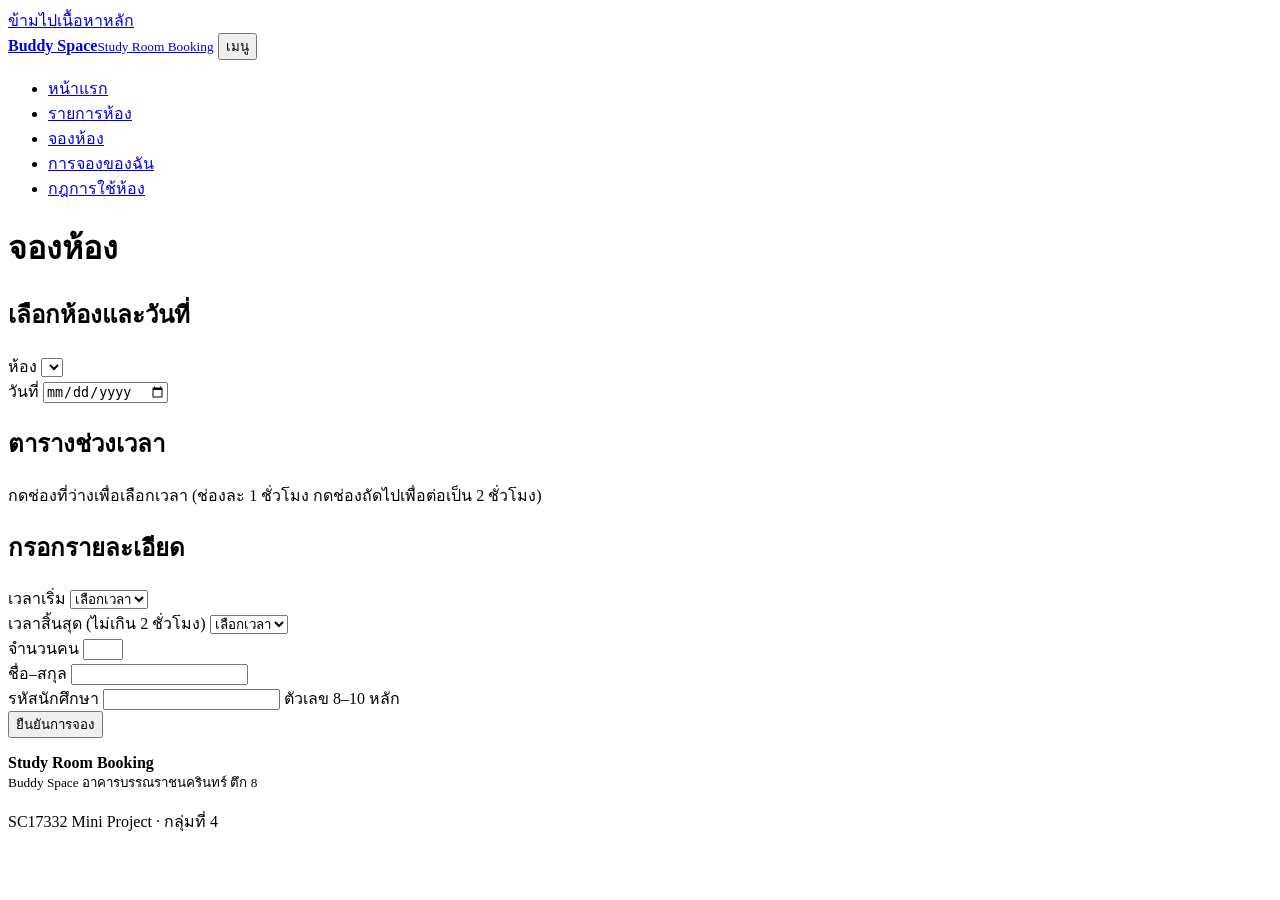
==== booking.html @ 4904e584 "Update booking.html" ====
<!DOCTYPE html>
<html lang="th">
<head>
<meta charset="UTF-8">
<meta name="viewport" content="width=device-width, initial-scale=1">
<title>จองห้อง | Study Room Booking</title>
<meta name="description" content="ระบบจองห้องติวและห้องทำงานกลุ่ม Buddy Space อาคารบรรณราชนครินทร์ ตึก 8">
<link rel="preconnect" href="https://fonts.googleapis.com">
<link rel="preconnect" href="https://fonts.gstatic.com" crossorigin>
<link href="https://fonts.googleapis.com/css2?family=Noto+Sans+Thai:wght@400;600;700&display=swap" rel="stylesheet">
<link rel="stylesheet" href="css/style.css">
<script src="js/common.js" defer></script><script src="js/booking.js" defer></script>
</head>
<body>
<a class="skip" href="#main">ข้ามไปเนื้อหาหลัก</a>
<header class="site-header">
  <div class="wrap header-inner">
    <a class="brand" href="index.html"><span class="brand-logo" data-icon="book"></span><span class="brand-text"><strong>Buddy Space</strong><small>Study Room Booking</small></span></a>
    <button type="button" id="nav-toggle" class="nav-toggle" aria-expanded="false" aria-controls="main-nav">เมนู</button>
    <nav id="main-nav" aria-label="เมนูหลัก"><ul><li><a href="index.html" data-icon="home">หน้าแรก</a></li><li><a href="rooms.html" data-icon="grid">รายการห้อง</a></li><li><a href="booking.html" data-icon="calendar" aria-current="page">จองห้อง</a></li><li><a href="my-bookings.html" data-icon="list">การจองของฉัน</a></li><li><a href="rules.html" data-icon="info">กฎการใช้ห้อง</a></li></ul></nav>
  </div>
</header>
<main id="main" class="wrap">
<div id="error-box" class="alert alert-error" role="alert" hidden></div>
<h1>จองห้อง</h1>
<form id="booking-form">
  <section aria-labelledby="h-step1">
    <h2 id="h-step1">เลือกห้องและวันที่</h2>
    <div class="fields">
      <div class="field">
        <label for="room">ห้อง</label>
        <select id="room" required aria-describedby="err-room"></select>
        <span id="err-room" class="error" aria-live="polite"></span>
      </div>
      <div class="field">
        <label for="date">วันที่</label>
        <input type="date" id="date" required aria-describedby="err-date">
        <span id="err-date" class="error" aria-live="polite"></span>
      </div>
    </div>
  </section>
  <section aria-labelledby="h-slots">
    <h2 id="h-slots">ตารางช่วงเวลา</h2>
    <p class="muted">กดช่องที่ว่างเพื่อเลือกเวลา (ช่องละ 1 ชั่วโมง กดช่องถัดไปเพื่อต่อเป็น 2 ชั่วโมง)</p>
    <div id="slot-grid" class="slots"></div>
  </section>
  <section aria-labelledby="h-step3">
    <h2 id="h-step3">กรอกรายละเอียด</h2>
    <div class="fields">
      <div class="field">
        <label for="start">เวลาเริ่ม</label>
        <select id="start" required aria-describedby="err-start"><option value="">เลือกเวลา</option></select>
        <span id="err-start" class="error" aria-live="polite"></span>
      </div>
      <div class="field">
        <label for="end">เวลาสิ้นสุด (ไม่เกิน 2 ชั่วโมง)</label>
        <select id="end" required aria-describedby="err-end"><option value="">เลือกเวลา</option></select>
        <span id="err-end" class="error" aria-live="polite"></span>
      </div>
      <div class="field">
        <label for="people">จำนวนคน</label>
        <input type="number" id="people" min="1" max="8" required inputmode="numeric" aria-describedby="err-people">
        <span id="err-people" class="error" aria-live="polite"></span>
      </div>
      <div class="field">
        <label for="name">ชื่อ–สกุล</label>
        <input type="text" id="name" required minlength="2" autocomplete="name" aria-describedby="err-name">
        <span id="err-name" class="error" aria-live="polite"></span>
      </div>
      <div class="field">
        <label for="student-id">รหัสนักศึกษา</label>
        <input type="text" id="student-id" required pattern="[0-9]{8,10}" inputmode="numeric" maxlength="10" aria-describedby="err-sid hint-sid">
        <span id="hint-sid" class="muted">ตัวเลข 8–10 หลัก</span>
        <span id="err-sid" class="error" aria-live="polite"></span>
      </div>
    </div>
    <button type="submit" class="btn">ยืนยันการจอง</button>
  </section>
  <div id="result" role="status" hidden></div>
</form>
</main>
<footer class="site-footer">
  <div class="wrap footer-inner">
    <p class="footer-brand"><span data-icon="book"></span><span><strong>Study Room Booking</strong><br><small>Buddy Space อาคารบรรณราชนครินทร์ ตึก 8</small></span></p>
    <p class="footer-note">SC17332 Mini Project · กลุ่มที่ 4</p>
  </div>
</footer>
</body>
</html>
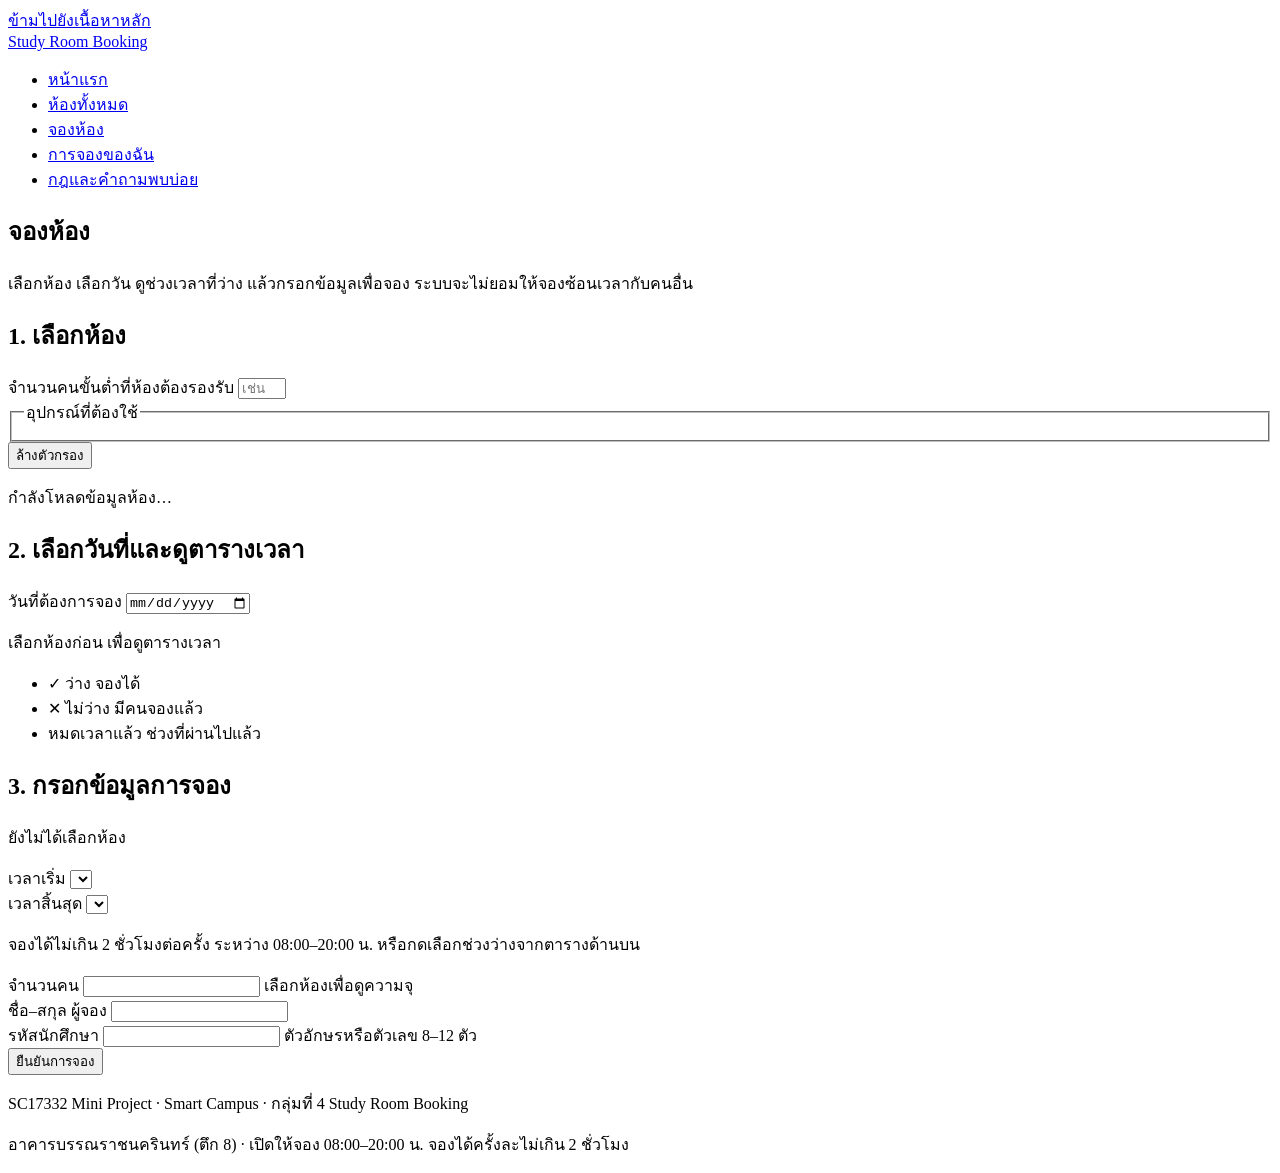
==== commit 4b0f7838: "Add files via upload" ====
--- a/booking.html
+++ b/booking.html
@@ -1,89 +1,126 @@
 <!DOCTYPE html>
 <html lang="th">
 <head>
-<meta charset="UTF-8">
-<meta name="viewport" content="width=device-width, initial-scale=1">
-<title>จองห้อง | Study Room Booking</title>
-<meta name="description" content="ระบบจองห้องติวและห้องทำงานกลุ่ม Buddy Space อาคารบรรณราชนครินทร์ ตึก 8">
-<link rel="preconnect" href="https://fonts.googleapis.com">
-<link rel="preconnect" href="https://fonts.gstatic.com" crossorigin>
-<link href="https://fonts.googleapis.com/css2?family=Noto+Sans+Thai:wght@400;600;700&display=swap" rel="stylesheet">
-<link rel="stylesheet" href="css/style.css">
-<script src="js/common.js" defer></script><script src="js/booking.js" defer></script>
+  <meta charset="UTF-8">
+  <meta name="viewport" content="width=device-width, initial-scale=1">
+  <title>จองห้อง | Study Room Booking</title>
+  <meta name="description" content="เลือกห้อง Buddy Space ดูตารางเวลาว่าง และจองห้องโดยไม่ซ้อนเวลากับผู้อื่น">
+  <link rel="preconnect" href="https://fonts.googleapis.com">
+  <link rel="preconnect" href="https://fonts.gstatic.com" crossorigin>
+  <link href="https://fonts.googleapis.com/css2?family=Noto+Sans+Thai:wght@400;600;700&display=swap" rel="stylesheet">
+  <link rel="stylesheet" href="css/style.css">
 </head>
 <body>
-<a class="skip" href="#main">ข้ามไปเนื้อหาหลัก</a>
-<header class="site-header">
-  <div class="wrap header-inner">
-    <a class="brand" href="index.html"><span class="brand-logo" data-icon="book"></span><span class="brand-text"><strong>Buddy Space</strong><small>Study Room Booking</small></span></a>
-    <button type="button" id="nav-toggle" class="nav-toggle" aria-expanded="false" aria-controls="main-nav">เมนู</button>
-    <nav id="main-nav" aria-label="เมนูหลัก"><ul><li><a href="index.html" data-icon="home">หน้าแรก</a></li><li><a href="rooms.html" data-icon="grid">รายการห้อง</a></li><li><a href="booking.html" data-icon="calendar" aria-current="page">จองห้อง</a></li><li><a href="my-bookings.html" data-icon="list">การจองของฉัน</a></li><li><a href="rules.html" data-icon="info">กฎการใช้ห้อง</a></li></ul></nav>
-  </div>
-</header>
-<main id="main" class="wrap">
-<div id="error-box" class="alert alert-error" role="alert" hidden></div>
-<h1>จองห้อง</h1>
-<form id="booking-form">
-  <section aria-labelledby="h-step1">
-    <h2 id="h-step1">เลือกห้องและวันที่</h2>
-    <div class="fields">
-      <div class="field">
-        <label for="room">ห้อง</label>
-        <select id="room" required aria-describedby="err-room"></select>
-        <span id="err-room" class="error" aria-live="polite"></span>
+  <a class="skip-link" href="#main">ข้ามไปยังเนื้อหาหลัก</a>
+
+  <header class="site-header">
+    <div class="container header-inner">
+      <a class="brand" href="index.html">Study Room Booking</a>
+      <nav aria-label="เมนูหลัก">
+        <ul class="nav-list">
+          <li><a href="index.html">หน้าแรก</a></li>
+          <li><a href="rooms.html">ห้องทั้งหมด</a></li>
+          <li><a href="booking.html" aria-current="page">จองห้อง</a></li>
+          <li><a href="my-bookings.html">การจองของฉัน</a></li>
+          <li><a href="rules.html">กฎและคำถามพบบ่อย</a></li>
+        </ul>
+      </nav>
+    </div>
+  </header>
+
+  <main id="main" class="container">
+    <section class="page-head" aria-labelledby="page-title">
+      <h1 id="page-title">จองห้อง</h1>
+      <p class="hero-text">เลือกห้อง เลือกวัน ดูช่วงเวลาที่ว่าง แล้วกรอกข้อมูลเพื่อจอง ระบบจะไม่ยอมให้จองซ้อนเวลากับคนอื่น</p>
+    </section>
+
+    <!-- 1. เลือกห้อง (F1, F2) -->
+    <section class="panel" aria-labelledby="rooms-title">
+      <h2 id="rooms-title">1. เลือกห้อง</h2>
+
+      <form id="filter-form" class="filters" aria-label="ตัวกรองห้อง">
+        <div class="field">
+          <label for="filter-capacity">จำนวนคนขั้นต่ำที่ห้องต้องรองรับ</label>
+          <input id="filter-capacity" name="capacity" type="number" min="1" max="20" inputmode="numeric" placeholder="เช่น 6">
+        </div>
+        <fieldset class="checks" id="equipment-filters">
+          <legend>อุปกรณ์ที่ต้องใช้</legend>
+        </fieldset>
+        <button class="btn btn-secondary" type="reset">ล้างตัวกรอง</button>
+      </form>
+
+      <p id="room-status" class="message" role="status">กำลังโหลดข้อมูลห้อง…</p>
+      <div id="room-grid" class="room-grid"></div>
+    </section>
+
+    <!-- 2. เลือกวันที่และช่วงเวลา (F3) -->
+    <section class="panel" aria-labelledby="schedule-title">
+      <h2 id="schedule-title">2. เลือกวันที่และดูตารางเวลา</h2>
+
+      <div class="field date-field">
+        <label for="booking-date">วันที่ต้องการจอง</label>
+        <input id="booking-date" name="date" type="date" form="booking-form" required>
       </div>
-      <div class="field">
-        <label for="date">วันที่</label>
-        <input type="date" id="date" required aria-describedby="err-date">
-        <span id="err-date" class="error" aria-live="polite"></span>
-      </div>
+
+      <p id="schedule-message" class="message" role="status">เลือกห้องก่อน เพื่อดูตารางเวลา</p>
+
+      <ul class="legend" aria-label="คำอธิบายสัญลักษณ์">
+        <li><span class="legend-box slot-free">✓ ว่าง</span> จองได้</li>
+        <li><span class="legend-box slot-busy">✕ ไม่ว่าง</span> มีคนจองแล้ว</li>
+        <li><span class="legend-box slot-past">หมดเวลาแล้ว</span> ช่วงที่ผ่านไปแล้ว</li>
+      </ul>
+
+      <ul id="slot-grid" class="slot-grid" aria-label="ตารางช่วงเวลา 08:00–20:00"></ul>
+    </section>
+
+    <!-- 3. ฟอร์มจอง (F4, F5) -->
+    <section class="panel" aria-labelledby="form-title">
+      <h2 id="form-title">3. กรอกข้อมูลการจอง</h2>
+      <p id="chosen-room" class="message">ยังไม่ได้เลือกห้อง</p>
+
+      <div id="form-errors" class="alert alert-error" role="alert" tabindex="-1" hidden></div>
+      <div id="form-success" class="alert alert-success" role="status" tabindex="-1" hidden></div>
+
+      <form id="booking-form" class="form-grid">
+        <div class="field">
+          <label for="start-time">เวลาเริ่ม</label>
+          <select id="start-time" name="start" required></select>
+        </div>
+        <div class="field">
+          <label for="end-time">เวลาสิ้นสุด</label>
+          <select id="end-time" name="end" required aria-describedby="time-hint"></select>
+        </div>
+        <p id="time-hint" class="hint field-wide">จองได้ไม่เกิน 2 ชั่วโมงต่อครั้ง ระหว่าง 08:00–20:00 น. หรือกดเลือกช่วงว่างจากตารางด้านบน</p>
+
+        <div class="field">
+          <label for="people">จำนวนคน</label>
+          <input id="people" name="people" type="number" min="1" step="1" required inputmode="numeric" aria-describedby="people-hint">
+          <span id="people-hint" class="hint">เลือกห้องเพื่อดูความจุ</span>
+        </div>
+        <div class="field">
+          <label for="student-name">ชื่อ–สกุล ผู้จอง</label>
+          <input id="student-name" name="name" type="text" required minlength="2" maxlength="60" autocomplete="name">
+        </div>
+        <div class="field">
+          <label for="student-id">รหัสนักศึกษา</label>
+          <input id="student-id" name="studentId" type="text" required pattern="[A-Za-z0-9]{8,12}" maxlength="12" inputmode="text" autocomplete="off" title="ตัวอักษรหรือตัวเลข 8–12 ตัว ไม่มีช่องว่าง" aria-describedby="id-hint">
+          <span id="id-hint" class="hint">ตัวอักษรหรือตัวเลข 8–12 ตัว</span>
+        </div>
+
+        <div class="field-wide">
+          <button class="btn btn-primary" type="submit">ยืนยันการจอง</button>
+        </div>
+      </form>
+    </section>
+  </main>
+
+  <footer class="site-footer">
+    <div class="container">
+      <p>SC17332 Mini Project · Smart Campus · กลุ่มที่ 4 Study Room Booking</p>
+      <p>อาคารบรรณราชนครินทร์ (ตึก 8) · เปิดให้จอง 08:00–20:00 น. จองได้ครั้งละไม่เกิน 2 ชั่วโมง</p>
     </div>
-  </section>
-  <section aria-labelledby="h-slots">
-    <h2 id="h-slots">ตารางช่วงเวลา</h2>
-    <p class="muted">กดช่องที่ว่างเพื่อเลือกเวลา (ช่องละ 1 ชั่วโมง กดช่องถัดไปเพื่อต่อเป็น 2 ชั่วโมง)</p>
-    <div id="slot-grid" class="slots"></div>
-  </section>
-  <section aria-labelledby="h-step3">
-    <h2 id="h-step3">กรอกรายละเอียด</h2>
-    <div class="fields">
-      <div class="field">
-        <label for="start">เวลาเริ่ม</label>
-        <select id="start" required aria-describedby="err-start"><option value="">เลือกเวลา</option></select>
-        <span id="err-start" class="error" aria-live="polite"></span>
-      </div>
-      <div class="field">
-        <label for="end">เวลาสิ้นสุด (ไม่เกิน 2 ชั่วโมง)</label>
-        <select id="end" required aria-describedby="err-end"><option value="">เลือกเวลา</option></select>
-        <span id="err-end" class="error" aria-live="polite"></span>
-      </div>
-      <div class="field">
-        <label for="people">จำนวนคน</label>
-        <input type="number" id="people" min="1" max="8" required inputmode="numeric" aria-describedby="err-people">
-        <span id="err-people" class="error" aria-live="polite"></span>
-      </div>
-      <div class="field">
-        <label for="name">ชื่อ–สกุล</label>
-        <input type="text" id="name" required minlength="2" autocomplete="name" aria-describedby="err-name">
-        <span id="err-name" class="error" aria-live="polite"></span>
-      </div>
-      <div class="field">
-        <label for="student-id">รหัสนักศึกษา</label>
-        <input type="text" id="student-id" required pattern="[0-9]{8,10}" inputmode="numeric" maxlength="10" aria-describedby="err-sid hint-sid">
-        <span id="hint-sid" class="muted">ตัวเลข 8–10 หลัก</span>
-        <span id="err-sid" class="error" aria-live="polite"></span>
-      </div>
-    </div>
-    <button type="submit" class="btn">ยืนยันการจอง</button>
-  </section>
-  <div id="result" role="status" hidden></div>
-</form>
-</main>
-<footer class="site-footer">
-  <div class="wrap footer-inner">
-    <p class="footer-brand"><span data-icon="book"></span><span><strong>Study Room Booking</strong><br><small>Buddy Space อาคารบรรณราชนครินทร์ ตึก 8</small></span></p>
-    <p class="footer-note">SC17332 Mini Project · กลุ่มที่ 4</p>
-  </div>
-</footer>
+  </footer>
+
+  <script src="js/booking.js"></script>
 </body>
 </html>
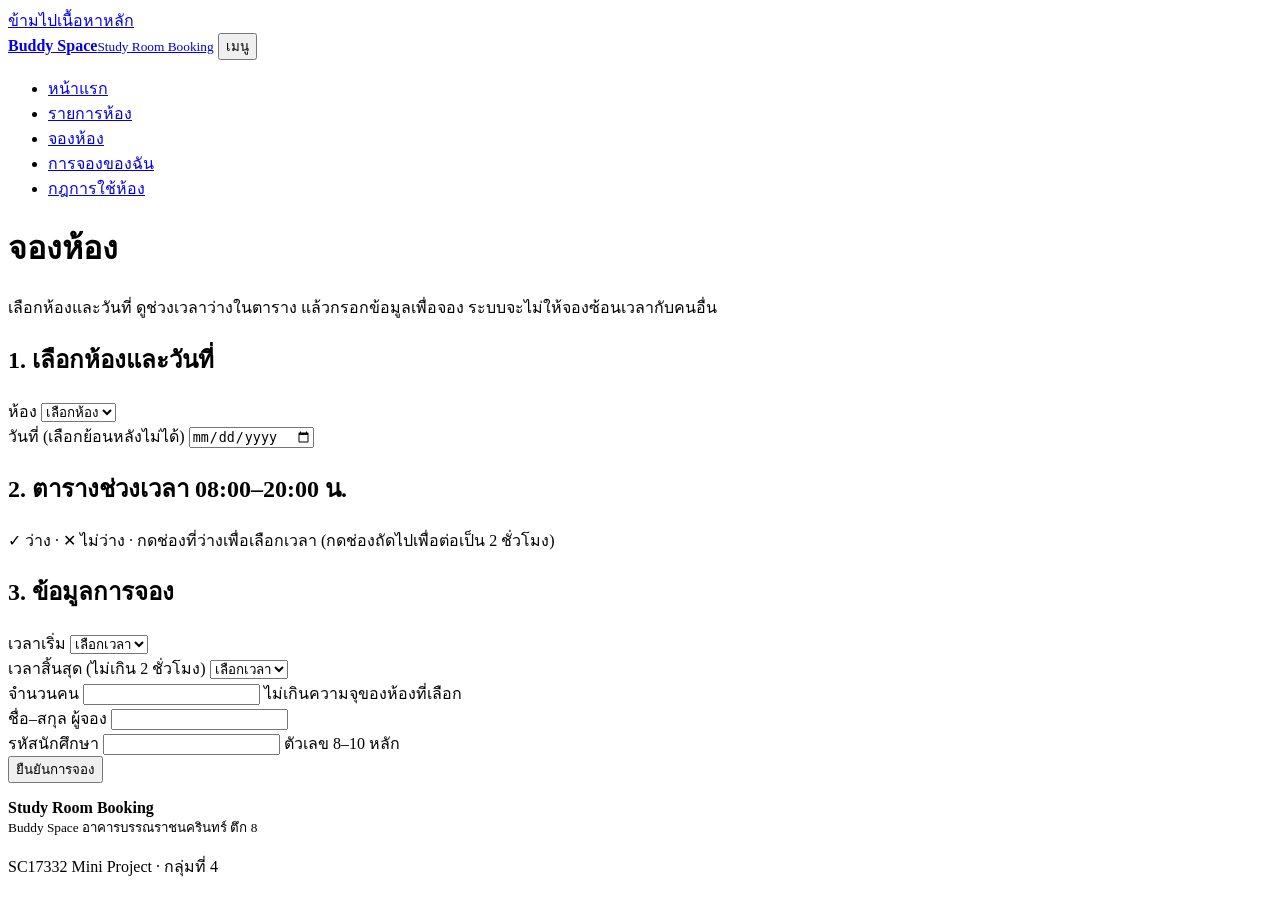
==== commit 370b3f3a: "Add files via upload" ====
--- a/booking.html
+++ b/booking.html
@@ -1,126 +1,93 @@
 <!DOCTYPE html>
 <html lang="th">
 <head>
-  <meta charset="UTF-8">
-  <meta name="viewport" content="width=device-width, initial-scale=1">
-  <title>จองห้อง | Study Room Booking</title>
-  <meta name="description" content="เลือกห้อง Buddy Space ดูตารางเวลาว่าง และจองห้องโดยไม่ซ้อนเวลากับผู้อื่น">
-  <link rel="preconnect" href="https://fonts.googleapis.com">
-  <link rel="preconnect" href="https://fonts.gstatic.com" crossorigin>
-  <link href="https://fonts.googleapis.com/css2?family=Noto+Sans+Thai:wght@400;600;700&display=swap" rel="stylesheet">
-  <link rel="stylesheet" href="css/style.css">
+<meta charset="UTF-8">
+<meta name="viewport" content="width=device-width, initial-scale=1">
+<title>จองห้อง | Study Room Booking</title>
+<meta name="description" content="ระบบจองห้องติวและห้องทำงานกลุ่ม Buddy Space อาคารบรรณราชนครินทร์ ตึก 8">
+<link rel="preconnect" href="https://fonts.googleapis.com">
+<link rel="preconnect" href="https://fonts.gstatic.com" crossorigin>
+<link href="https://fonts.googleapis.com/css2?family=Noto+Sans+Thai:wght@400;600;700&display=swap" rel="stylesheet">
+<link rel="stylesheet" href="css/style.css">
+<script src="js/common.js" defer></script><script src="js/booking.js" defer></script>
 </head>
 <body>
-  <a class="skip-link" href="#main">ข้ามไปยังเนื้อหาหลัก</a>
+<a class="skip" href="#main">ข้ามไปเนื้อหาหลัก</a>
+<header class="site-header">
+  <div class="wrap header-inner">
+    <a class="brand" href="index.html"><span class="brand-logo" data-icon="book"></span><span class="brand-text"><strong>Buddy Space</strong><small>Study Room Booking</small></span></a>
+    <button type="button" id="nav-toggle" class="nav-toggle" aria-expanded="false" aria-controls="main-nav">เมนู</button>
+    <nav id="main-nav" aria-label="เมนูหลัก"><ul><li><a href="index.html" data-icon="home">หน้าแรก</a></li><li><a href="rooms.html" data-icon="grid">รายการห้อง</a></li><li><a href="booking.html" data-icon="calendar" aria-current="page">จองห้อง</a></li><li><a href="my-bookings.html" data-icon="list">การจองของฉัน</a></li><li><a href="rules.html" data-icon="info">กฎการใช้ห้อง</a></li></ul></nav>
+  </div>
+</header>
+<main id="main" class="wrap">
+<div id="error-box" class="alert alert-error" role="alert" hidden></div>
+<h1>จองห้อง</h1>
+<p>เลือกห้องและวันที่ ดูช่วงเวลาว่างในตาราง แล้วกรอกข้อมูลเพื่อจอง ระบบจะไม่ให้จองซ้อนเวลากับคนอื่น</p>
+<div id="result" class="alert" role="status" tabindex="-1" hidden></div>
+<form id="booking-form" novalidate>
+  <section aria-labelledby="h-room">
+    <h2 id="h-room">1. เลือกห้องและวันที่</h2>
+    <div class="fields">
+    <div class="field">
+      <label for="room">ห้อง</label>
+      <select id="room" name="room" required aria-describedby="err-room"><option value="">เลือกห้อง</option></select>
+      <span id="err-room" class="error"></span>
+    </div>
+    <div class="field">
+      <label for="date">วันที่ (เลือกย้อนหลังไม่ได้)</label>
+      <input type="date" id="date" name="date" required aria-describedby="err-date">
+      <span id="err-date" class="error"></span>
+    </div>
+    </div>
+  </section>
 
-  <header class="site-header">
-    <div class="container header-inner">
-      <a class="brand" href="index.html">Study Room Booking</a>
-      <nav aria-label="เมนูหลัก">
-        <ul class="nav-list">
-          <li><a href="index.html">หน้าแรก</a></li>
-          <li><a href="rooms.html">ห้องทั้งหมด</a></li>
-          <li><a href="booking.html" aria-current="page">จองห้อง</a></li>
-          <li><a href="my-bookings.html">การจองของฉัน</a></li>
-          <li><a href="rules.html">กฎและคำถามพบบ่อย</a></li>
-        </ul>
-      </nav>
+  <section aria-labelledby="h-slots">
+    <h2 id="h-slots">2. ตารางช่วงเวลา 08:00–20:00 น.</h2>
+    <p class="muted">✓ ว่าง · ✕ ไม่ว่าง · กดช่องที่ว่างเพื่อเลือกเวลา (กดช่องถัดไปเพื่อต่อเป็น 2 ชั่วโมง)</p>
+    <div id="slot-grid" class="slots"></div>
+  </section>
+
+  <section aria-labelledby="h-info">
+    <h2 id="h-info">3. ข้อมูลการจอง</h2>
+    <div class="fields">
+    <div class="field">
+      <label for="start">เวลาเริ่ม</label>
+      <select id="start" name="start" required aria-describedby="err-start"><option value="">เลือกเวลา</option></select>
+      <span id="err-start" class="error"></span>
     </div>
-  </header>
-
-  <main id="main" class="container">
-    <section class="page-head" aria-labelledby="page-title">
-      <h1 id="page-title">จองห้อง</h1>
-      <p class="hero-text">เลือกห้อง เลือกวัน ดูช่วงเวลาที่ว่าง แล้วกรอกข้อมูลเพื่อจอง ระบบจะไม่ยอมให้จองซ้อนเวลากับคนอื่น</p>
-    </section>
-
-    <!-- 1. เลือกห้อง (F1, F2) -->
-    <section class="panel" aria-labelledby="rooms-title">
-      <h2 id="rooms-title">1. เลือกห้อง</h2>
-
-      <form id="filter-form" class="filters" aria-label="ตัวกรองห้อง">
-        <div class="field">
-          <label for="filter-capacity">จำนวนคนขั้นต่ำที่ห้องต้องรองรับ</label>
-          <input id="filter-capacity" name="capacity" type="number" min="1" max="20" inputmode="numeric" placeholder="เช่น 6">
-        </div>
-        <fieldset class="checks" id="equipment-filters">
-          <legend>อุปกรณ์ที่ต้องใช้</legend>
-        </fieldset>
-        <button class="btn btn-secondary" type="reset">ล้างตัวกรอง</button>
-      </form>
-
-      <p id="room-status" class="message" role="status">กำลังโหลดข้อมูลห้อง…</p>
-      <div id="room-grid" class="room-grid"></div>
-    </section>
-
-    <!-- 2. เลือกวันที่และช่วงเวลา (F3) -->
-    <section class="panel" aria-labelledby="schedule-title">
-      <h2 id="schedule-title">2. เลือกวันที่และดูตารางเวลา</h2>
-
-      <div class="field date-field">
-        <label for="booking-date">วันที่ต้องการจอง</label>
-        <input id="booking-date" name="date" type="date" form="booking-form" required>
-      </div>
-
-      <p id="schedule-message" class="message" role="status">เลือกห้องก่อน เพื่อดูตารางเวลา</p>
-
-      <ul class="legend" aria-label="คำอธิบายสัญลักษณ์">
-        <li><span class="legend-box slot-free">✓ ว่าง</span> จองได้</li>
-        <li><span class="legend-box slot-busy">✕ ไม่ว่าง</span> มีคนจองแล้ว</li>
-        <li><span class="legend-box slot-past">หมดเวลาแล้ว</span> ช่วงที่ผ่านไปแล้ว</li>
-      </ul>
-
-      <ul id="slot-grid" class="slot-grid" aria-label="ตารางช่วงเวลา 08:00–20:00"></ul>
-    </section>
-
-    <!-- 3. ฟอร์มจอง (F4, F5) -->
-    <section class="panel" aria-labelledby="form-title">
-      <h2 id="form-title">3. กรอกข้อมูลการจอง</h2>
-      <p id="chosen-room" class="message">ยังไม่ได้เลือกห้อง</p>
-
-      <div id="form-errors" class="alert alert-error" role="alert" tabindex="-1" hidden></div>
-      <div id="form-success" class="alert alert-success" role="status" tabindex="-1" hidden></div>
-
-      <form id="booking-form" class="form-grid">
-        <div class="field">
-          <label for="start-time">เวลาเริ่ม</label>
-          <select id="start-time" name="start" required></select>
-        </div>
-        <div class="field">
-          <label for="end-time">เวลาสิ้นสุด</label>
-          <select id="end-time" name="end" required aria-describedby="time-hint"></select>
-        </div>
-        <p id="time-hint" class="hint field-wide">จองได้ไม่เกิน 2 ชั่วโมงต่อครั้ง ระหว่าง 08:00–20:00 น. หรือกดเลือกช่วงว่างจากตารางด้านบน</p>
-
-        <div class="field">
-          <label for="people">จำนวนคน</label>
-          <input id="people" name="people" type="number" min="1" step="1" required inputmode="numeric" aria-describedby="people-hint">
-          <span id="people-hint" class="hint">เลือกห้องเพื่อดูความจุ</span>
-        </div>
-        <div class="field">
-          <label for="student-name">ชื่อ–สกุล ผู้จอง</label>
-          <input id="student-name" name="name" type="text" required minlength="2" maxlength="60" autocomplete="name">
-        </div>
-        <div class="field">
-          <label for="student-id">รหัสนักศึกษา</label>
-          <input id="student-id" name="studentId" type="text" required pattern="[A-Za-z0-9]{8,12}" maxlength="12" inputmode="text" autocomplete="off" title="ตัวอักษรหรือตัวเลข 8–12 ตัว ไม่มีช่องว่าง" aria-describedby="id-hint">
-          <span id="id-hint" class="hint">ตัวอักษรหรือตัวเลข 8–12 ตัว</span>
-        </div>
-
-        <div class="field-wide">
-          <button class="btn btn-primary" type="submit">ยืนยันการจอง</button>
-        </div>
-      </form>
-    </section>
-  </main>
-
-  <footer class="site-footer">
-    <div class="container">
-      <p>SC17332 Mini Project · Smart Campus · กลุ่มที่ 4 Study Room Booking</p>
-      <p>อาคารบรรณราชนครินทร์ (ตึก 8) · เปิดให้จอง 08:00–20:00 น. จองได้ครั้งละไม่เกิน 2 ชั่วโมง</p>
+    <div class="field">
+      <label for="end">เวลาสิ้นสุด (ไม่เกิน 2 ชั่วโมง)</label>
+      <select id="end" name="end" required aria-describedby="err-end"><option value="">เลือกเวลา</option></select>
+      <span id="err-end" class="error"></span>
     </div>
-  </footer>
-
-  <script src="js/booking.js"></script>
+    <div class="field">
+      <label for="people">จำนวนคน</label>
+      <input type="number" id="people" name="people" min="1" step="1" required inputmode="numeric" aria-describedby="people-hint err-people">
+      <span id="people-hint" class="hint">ไม่เกินความจุของห้องที่เลือก</span>
+      <span id="err-people" class="error"></span>
+    </div>
+    <div class="field">
+      <label for="name">ชื่อ–สกุล ผู้จอง</label>
+      <input type="text" id="name" name="name" required minlength="2" maxlength="60" autocomplete="name" aria-describedby="err-name">
+      <span id="err-name" class="error"></span>
+    </div>
+    <div class="field">
+      <label for="student-id">รหัสนักศึกษา</label>
+      <input type="text" id="student-id" name="studentId" required pattern="[0-9]{8,10}" maxlength="10" inputmode="numeric" autocomplete="off" title="ตัวเลข 8–10 หลัก" aria-describedby="sid-hint err-sid">
+      <span id="sid-hint" class="hint">ตัวเลข 8–10 หลัก</span>
+      <span id="err-sid" class="error"></span>
+    </div>
+    </div>
+    <button type="submit" class="btn">ยืนยันการจอง</button>
+  </section>
+</form>
+</main>
+<footer class="site-footer">
+  <div class="wrap footer-inner">
+    <p class="footer-brand"><span data-icon="book"></span><span><strong>Study Room Booking</strong><br><small>Buddy Space อาคารบรรณราชนครินทร์ ตึก 8</small></span></p>
+    <p class="footer-note">SC17332 Mini Project · กลุ่มที่ 4</p>
+  </div>
+</footer>
 </body>
 </html>
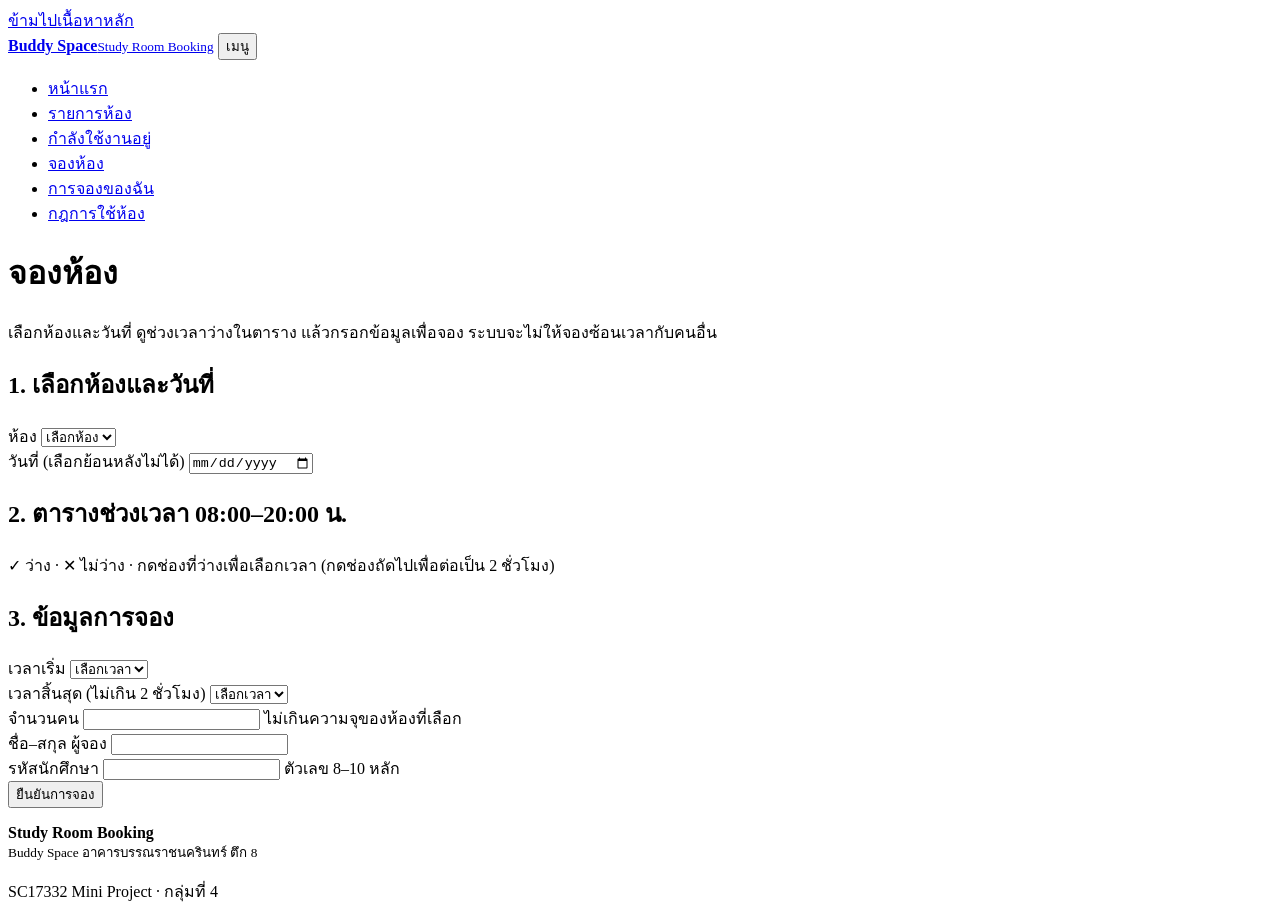
==== commit 1963291a: "Add files via upload" ====
--- a/booking.html
+++ b/booking.html
@@ -17,7 +17,7 @@
   <div class="wrap header-inner">
     <a class="brand" href="index.html"><span class="brand-logo" data-icon="book"></span><span class="brand-text"><strong>Buddy Space</strong><small>Study Room Booking</small></span></a>
     <button type="button" id="nav-toggle" class="nav-toggle" aria-expanded="false" aria-controls="main-nav">เมนู</button>
-    <nav id="main-nav" aria-label="เมนูหลัก"><ul><li><a href="index.html" data-icon="home">หน้าแรก</a></li><li><a href="rooms.html" data-icon="grid">รายการห้อง</a></li><li><a href="booking.html" data-icon="calendar" aria-current="page">จองห้อง</a></li><li><a href="my-bookings.html" data-icon="list">การจองของฉัน</a></li><li><a href="rules.html" data-icon="info">กฎการใช้ห้อง</a></li></ul></nav>
+    <nav id="main-nav" aria-label="เมนูหลัก"><ul><li><a href="index.html" data-icon="home">หน้าแรก</a></li><li><a href="rooms.html" data-icon="grid">รายการห้อง</a></li><li><a href="in-use.html" data-icon="clock">กำลังใช้งานอยู่</a></li><li><a href="booking.html" data-icon="calendar" aria-current="page">จองห้อง</a></li><li><a href="my-bookings.html" data-icon="list">การจองของฉัน</a></li><li><a href="rules.html" data-icon="info">กฎการใช้ห้อง</a></li></ul></nav>
   </div>
 </header>
 <main id="main" class="wrap">
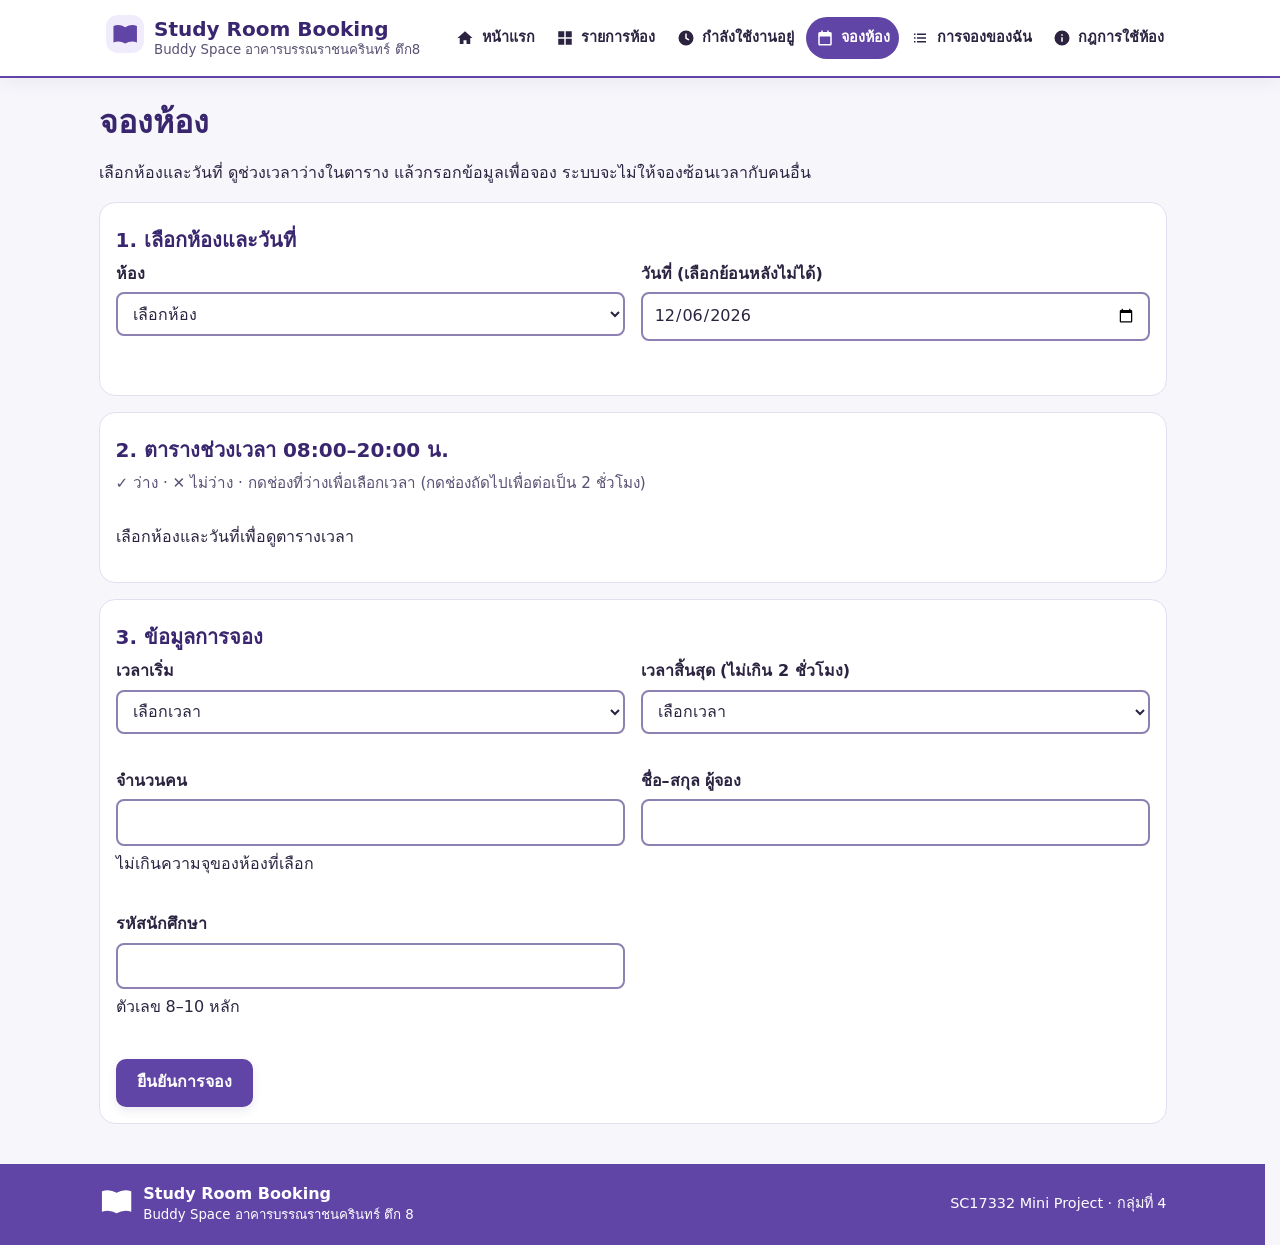
==== commit 81ad746a: "Update booking.html" ====
--- a/booking.html
+++ b/booking.html
@@ -15,7 +15,7 @@
 <a class="skip" href="#main">ข้ามไปเนื้อหาหลัก</a>
 <header class="site-header">
   <div class="wrap header-inner">
-    <a class="brand" href="index.html"><span class="brand-logo" data-icon="book"></span><span class="brand-text"><strong>Buddy Space</strong><small>Study Room Booking</small></span></a>
+    <a class="brand" href="index.html"><span class="brand-logo" data-icon="book"></span><span class="brand-text"><strong>Study Room Booking</strong><small>Buddy Space อาคารบรรณราชนครินทร์ ตึก8</small></span></a>
     <button type="button" id="nav-toggle" class="nav-toggle" aria-expanded="false" aria-controls="main-nav">เมนู</button>
     <nav id="main-nav" aria-label="เมนูหลัก"><ul><li><a href="index.html" data-icon="home">หน้าแรก</a></li><li><a href="rooms.html" data-icon="grid">รายการห้อง</a></li><li><a href="in-use.html" data-icon="clock">กำลังใช้งานอยู่</a></li><li><a href="booking.html" data-icon="calendar" aria-current="page">จองห้อง</a></li><li><a href="my-bookings.html" data-icon="list">การจองของฉัน</a></li><li><a href="rules.html" data-icon="info">กฎการใช้ห้อง</a></li></ul></nav>
   </div>
--- a/css/style.css
+++ b/css/style.css
@@ -0,0 +1,414 @@
+/* ธีมม่วง-ขาว สีเรียบ ไม่ไล่สี ไม่เรืองแสง */
+:root {
+  --primary: #5b3f9e;
+  --primary-dark: #3f2a78;
+  --primary-soft: #ece6fb;
+  --bg: #f7f5fc;
+  --surface: #ffffff;
+  --text: #2b2340;
+  --muted: #5a5073;
+  --border: #d9d0ee;
+  --free-bg: #e8f5ea; --free-text: #17421f; --free-line: #2e7d46;
+  --busy-bg: #fbe9ec; --busy-text: #7a1730; --busy-line: #b3304a;
+  --past-bg: #eeeeee; --past-text: #4d4d4d;
+  --radius: 12px;
+}
+*, *::before, *::after { box-sizing: border-box; }
+body { margin: 0; font-family: 'Noto Sans Thai', system-ui, sans-serif; font-size: 1rem; line-height: 1.65; background: var(--bg); color: var(--text); }
+img { max-width: 100%; display: block; }
+a { color: var(--primary); }
+a:hover { color: var(--primary-dark); }
+h1, h2, h3 { line-height: 1.3; color: var(--primary-dark); }
+h1 { font-size: 1.6rem; margin: 1.5rem 0 .75rem; }
+h2 { font-size: 1.25rem; margin: 1.5rem 0 .5rem; }
+.wrap { width: 100%; max-width: 1100px; margin-inline: auto; padding-inline: 1rem; }
+main.wrap { padding-bottom: 2.5rem; min-height: 60vh; }
+.muted { color: var(--muted); font-size: .95rem; margin: .25rem 0 .75rem; }
+.icon { width: 1.25em; height: 1.25em; fill: currentColor; flex: none; }
+
+:focus-visible { outline: 3px solid var(--primary-dark); outline-offset: 2px; }
+.site-footer :focus-visible { outline-color: #fff; }
+.skip { position: absolute; left: -999px; background: #fff; padding: .5rem 1rem; z-index: 10; }
+.skip:focus { left: .5rem; top: .5rem; }
+
+/* Header + nav (Flexbox) */
+.site-header { background: #fff; border-bottom: 2px solid var(--primary); }
+.header-inner { display: flex; flex-wrap: wrap; align-items: center; justify-content: space-between; gap: .5rem; padding-block: .6rem; }
+.brand { display: flex; align-items: center; gap: .6rem; color: var(--primary-dark); text-decoration: none; }
+.brand .icon { width: 2.4rem; height: 2.4rem; color: var(--primary); }
+.brand-text { display: flex; flex-direction: column; line-height: 1.25; }
+.brand-text strong { font-size: 1.25rem; }
+.brand-text small { color: var(--muted); }
+.nav-toggle { display: none; padding: .4rem 1rem; font: inherit; font-weight: 600; background: #fff; color: var(--primary-dark); border: 2px solid var(--primary); border-radius: 8px; cursor: pointer; transition: background-color .2s; }
+.nav-toggle:hover { background: var(--primary-soft); }
+.has-js .nav-toggle { display: inline-block; }
+#main-nav { width: 100%; }
+.has-js #main-nav { display: none; }
+.has-js #main-nav.open { display: block; }
+.site-header ul { display: flex; flex-direction: column; gap: .25rem; list-style: none; margin: 0; padding: 0; }
+.site-header nav a { display: flex; align-items: center; gap: .45rem; padding: .45rem .9rem; border-radius: 999px; color: var(--text); text-decoration: none; transition: background-color .2s, color .2s; }
+.site-header nav a:hover { background: var(--primary-soft); color: var(--primary-dark); }
+.site-header nav a[aria-current="page"] { background: var(--primary); color: #fff; font-weight: 600; }
+
+/* Footer */
+.site-footer { background: var(--primary); color: #fff; padding-block: 1.25rem; }
+.footer-inner { display: flex; flex-wrap: wrap; align-items: center; justify-content: space-between; gap: 1rem; }
+.footer-brand { display: flex; align-items: center; gap: .6rem; margin: 0; line-height: 1.3; }
+.footer-brand .icon { width: 2.2rem; height: 2.2rem; }
+.site-footer ul { display: flex; flex-wrap: wrap; gap: .25rem 1.25rem; list-style: none; margin: 0; padding: 0; }
+.site-footer a { color: #fff; transition: opacity .2s; }
+.site-footer a:hover { color: #fff; opacity: .8; }
+.footer-note { margin: 0; font-size: .9rem; }
+
+/* ปุ่ม */
+.btn { display: inline-flex; align-items: center; gap: .5rem; padding: .55rem 1.2rem; border: 2px solid var(--primary); border-radius: 10px; background: var(--primary); color: #fff; font: inherit; font-weight: 600; text-decoration: none; cursor: pointer; transition: background-color .2s, color .2s, border-color .2s; }
+.btn:hover { background: var(--primary-dark); border-color: var(--primary-dark); color: #fff; }
+.btn-ghost { background: #fff; color: var(--primary-dark); }
+.btn-ghost:hover { background: var(--primary-soft); color: var(--primary-dark); }
+.btn-danger { background: #fff; color: var(--busy-text); border-color: var(--busy-line); }
+.btn-danger:hover { background: var(--busy-bg); color: var(--busy-text); border-color: var(--busy-line); }
+.btn-sm { padding: .3rem 1rem; font-size: .95rem; }
+
+/* Alert */
+.alert { padding: .75rem 1rem; border-radius: var(--radius); border: 1px solid; margin: 1rem 0; }
+.alert[hidden] { display: none; }
+.alert-error { background: var(--busy-bg); border-color: var(--busy-line); color: var(--busy-text); }
+.alert-ok { background: var(--free-bg); border-color: var(--free-line); color: var(--free-text); }
+
+/* หน้าแรก: hero พื้นสีเรียบ (ไม่มีไล่สี/ลายก้อนเมฆ) */
+.hero { display: grid; gap: 1.25rem; align-items: center; background: var(--primary-soft); border-radius: 16px; padding: 1.25rem; margin-top: 1.25rem; }
+.hero h1 { margin: 0 0 .25rem; font-size: 1.9rem; }
+.hero-sub { margin: 0 0 1rem; font-size: 1.15rem; color: var(--muted); }
+.actions { display: flex; flex-wrap: wrap; gap: .75rem; margin: 0; }
+.hero img { width: 100%; aspect-ratio: 5 / 3; object-fit: cover; border-radius: var(--radius); border: 4px solid #fff; background: #fff; }
+
+.summary { display: grid; gap: .75rem; list-style: none; padding: 0; margin: 1rem 0 0; }
+.sum-card { display: flex; align-items: center; flex-wrap: wrap; gap: .5rem 1rem; background: var(--surface); border: 1px solid var(--border); border-radius: var(--radius); padding: .9rem 1rem; }
+.sum-card p { display: flex; flex-direction: column; margin: 0; line-height: 1.35; }
+.sum-card strong { font-size: 1.6rem; color: var(--primary-dark); }
+.sum-icon { display: grid; place-items: center; width: 3rem; height: 3rem; border-radius: 50%; background: var(--primary-soft); color: var(--primary); }
+.sum-icon .icon { width: 1.5rem; height: 1.5rem; }
+.sum-icon.ok { background: var(--free-bg); color: var(--free-line); }
+.sum-card .sum-time { flex-direction: row; align-items: center; gap: .35rem; margin-left: auto; font-size: .92rem; color: var(--muted); }
+.empty { background: var(--surface); border: 1px dashed var(--border); border-radius: var(--radius); padding: .75rem 1rem; list-style: none; }
+/* สถิติห้อง: grid ของการ์ด */
+
+/* ตัวกรอง */
+.filters { display: flex; flex-direction: column; gap: 1rem; background: var(--surface); border: 1px solid var(--border); border-radius: var(--radius); padding: 1rem; }
+fieldset { border: 1px solid var(--border); border-radius: 8px; margin: 0; padding: .5rem .75rem .75rem; }
+legend { padding-inline: .4rem; font-weight: 600; }
+.checks { display: flex; flex-wrap: wrap; gap: .5rem 1.25rem; }
+.check { display: flex; align-items: center; gap: .4rem; cursor: pointer; }
+.check input { width: 1.2rem; height: 1.2rem; accent-color: var(--primary); }
+/* ฟอร์ม */
+.field { display: flex; flex-direction: column; gap: .3rem; }
+label { font-weight: 600; }
+input, select { font: inherit; padding: .5rem .7rem; border: 2px solid #8d80b3; border-radius: 8px; background: #fff; color: var(--text); transition: border-color .2s; }
+input:hover, select:hover { border-color: var(--primary); }
+input[aria-invalid="true"], select[aria-invalid="true"] { border-color: var(--busy-line); }
+.error { color: var(--busy-text); font-size: .92rem; min-height: 1.2em; }
+.fields { display: grid; grid-template-columns: 1fr; gap: .75rem 1rem; margin-bottom: 1rem; }
+#booking-form > section { background: var(--surface); border: 1px solid var(--border); border-radius: var(--radius); padding: 0 1rem 1rem; margin-top: 1rem; }
+/* ตารางเวลา (CSS Grid) */
+.slots { display: grid; grid-template-columns: repeat(2, 1fr); gap: .5rem; }
+.slot { display: flex; flex-direction: column; align-items: center; gap: .1rem; padding: .5rem; font: inherit; border: 2px solid; border-radius: 8px; cursor: pointer; transition: background-color .2s; }
+.slot-time { font-weight: 700; }
+.slot-status { font-size: .9rem; }
+.slot-free { background: var(--free-bg); color: var(--free-text); border-color: var(--free-line); }
+.slot-free:hover { background: #d3ecd8; }
+.slot-free.picked { background: var(--primary); color: #fff; border-color: var(--primary-dark); }
+.slot-busy { background: var(--busy-bg); color: var(--busy-text); border-color: var(--busy-line); border-style: dashed; cursor: not-allowed; }
+.slot-mine { background: var(--primary-soft); color: var(--primary-dark); border-color: var(--primary); cursor: not-allowed; }
+.slot-past { background: var(--past-bg); color: var(--past-text); border-color: #9a9a9a; cursor: not-allowed; }
+#result { margin-top: 1rem; }
+/* การ์ดห้อง */
+.cards { display: grid; grid-template-columns: 1fr; gap: 1rem; list-style: none; padding: 0; margin: 1rem 0 0; }
+.card { background: var(--surface); border: 1px solid var(--border); border-radius: var(--radius); overflow: hidden; display: flex; flex-direction: column; transition: border-color .2s; }
+.card:hover { border-color: var(--primary); }
+.card img { width: 100%; aspect-ratio: 5 / 3; object-fit: cover; background: var(--primary-soft); }
+.thumb { position: relative; }
+.floor { position: absolute; top: .5rem; left: .5rem; background: var(--primary-dark); color: #fff; padding: .05rem .7rem; border-radius: 6px; font-size: .88rem; font-weight: 600; }
+.card-body { padding: .9rem 1rem 1rem; display: flex; flex-direction: column; gap: .35rem; align-items: flex-start; }
+.card-body h2, .card-body h3 { margin: 0; font-size: 1.15rem; }
+.card-body p { margin: 0; }
+.meta { display: flex; flex-wrap: wrap; gap: .1rem 1rem; color: var(--muted); font-size: .95rem; }
+.meta-item { display: inline-flex; align-items: center; gap: .35rem; }
+.card-foot { display: flex; align-items: center; justify-content: space-between; gap: .5rem; width: 100%; margin-top: .25rem; }
+.status { display: inline-flex; align-items: center; gap: .35rem; padding: .1rem .75rem; border-radius: 999px; background: var(--free-bg); color: var(--free-text); font-size: .92rem; font-weight: 600; }
+.chips { display: flex; flex-wrap: wrap; gap: .4rem; list-style: none; padding: 0; margin: .25rem 0 .5rem; }
+.chips li { background: var(--primary-soft); color: var(--primary-dark); border-radius: 999px; padding: .1rem .7rem; font-size: .9rem; }
+.badge { background: var(--past-bg); color: var(--past-text); border-radius: 6px; padding: .05rem .6rem; font-size: .9rem; }
+.booking-item .card-body { padding: 1rem; }
+
+/* กฎ + FAQ */
+.plain { padding-left: 1.2rem; }
+details { background: var(--surface); border: 1px solid var(--border); border-radius: var(--radius); padding: .6rem 1rem; margin-bottom: .6rem; }
+summary { cursor: pointer; font-weight: 600; color: var(--primary-dark); }
+summary:hover { color: var(--primary); }
+details p { margin: .5rem 0 0; }
+
+/* Breakpoint 1: แท็บเล็ต */
+@media (min-width: 768px) {
+  h1 { font-size: 2rem; }
+  .has-js .nav-toggle { display: none; }
+  #main-nav, .has-js #main-nav { display: block; width: auto; }
+  .site-header ul { flex-direction: row; flex-wrap: wrap; }
+  .hero { grid-template-columns: 1.1fr 1fr; padding: 2rem; }
+  .hero h1 { font-size: 2.3rem; }
+  .summary { grid-template-columns: repeat(3, 1fr); }
+  .filters { flex-direction: row; align-items: flex-end; flex-wrap: wrap; }
+  .fields { grid-template-columns: 1fr 1fr; }
+  .slots { grid-template-columns: repeat(3, 1fr); }
+  .cards { grid-template-columns: repeat(2, 1fr); }
+}
+/* Breakpoint 2: เดสก์ท็อป */
+@media (min-width: 1100px) {
+  .slots { grid-template-columns: repeat(4, 1fr); }
+  .cards { grid-template-columns: repeat(3, 1fr); }
+}
+@media (prefers-reduced-motion: reduce) { * { transition: none !important; } }
+
+/* ปรับหน้าตาโดยรวมให้ทันสมัยขึ้นและคงโทนม่วงของ Buddy Space */
+:root {
+  --primary: #6045a6;
+  --primary-dark: #39266f;
+  --primary-soft: #f0ecfb;
+  --bg: #f7f6fb;
+  --border: #e4def1;
+  --radius: 16px;
+}
+.site-header { position: sticky; top: 0; z-index: 20; box-shadow: 0 4px 18px rgba(54, 36, 103, .06); }
+.brand .icon { padding: .32rem; border-radius: 12px; background: var(--primary-soft); }
+.site-header nav a { font-size: .94rem; }
+.btn { box-shadow: 0 4px 10px rgba(70, 49, 130, .10); }
+.btn:active { transform: translateY(1px); }
+.card { box-shadow: 0 8px 24px rgba(47, 34, 82, .045); }
+.card:hover { box-shadow: 0 12px 28px rgba(47, 34, 82, .10); transform: translateY(-2px); }
+.card, .btn { transition: border-color .2s, background-color .2s, color .2s, box-shadow .2s, transform .2s; }
+.hero { box-shadow: 0 12px 32px rgba(57, 38, 111, .08); }
+input, select { min-height: 44px; }
+button:disabled { opacity: .72; }
+
+/* หน้ากำลังใช้งานอยู่ */
+.live-main { padding-top: 1.35rem; }
+.live-hero {
+  display: grid; grid-template-columns: 1fr; gap: 1.25rem; align-items: center;
+  padding: clamp(1.25rem, 4vw, 2.6rem); margin: .5rem 0 1.15rem;
+  color: #fff; background: #39266f; border-radius: 24px;
+  box-shadow: 0 18px 38px rgba(57, 38, 111, .16);
+}
+.live-hero h1 { color: #fff; margin: .4rem 0 .55rem; font-size: clamp(1.65rem, 3.5vw, 2.35rem); }
+.live-hero-copy > p:not(.eyebrow) { color: #e8e2f8; margin: 0; max-width: 42rem; }
+.eyebrow { display: flex; align-items: center; gap: .55rem; margin: 0; color: #d9cff4; font-size: .8rem; font-weight: 800; letter-spacing: .14em; }
+.live-dot { display: inline-block; width: .55rem; height: .55rem; flex: none; border-radius: 50%; background: #28c58b; box-shadow: 0 0 0 4px rgba(40, 197, 139, .13); }
+.live-actions { display: flex; flex-wrap: wrap; gap: .65rem; margin-top: 1.25rem; }
+.live-hero .btn { border-color: #fff; background: #fff; color: var(--primary-dark); box-shadow: none; }
+.live-hero .btn:hover { background: #f0ecfb; border-color: #f0ecfb; }
+.live-hero .btn-light { background: transparent; color: #fff; border-color: rgba(255,255,255,.48); }
+.live-hero .btn-light:hover { background: rgba(255,255,255,.12); border-color: #fff; color: #fff; }
+.live-clock-card { display: flex; flex-direction: column; align-items: flex-start; padding: 1.2rem 1.35rem; border: 1px solid rgba(255,255,255,.18); border-radius: 18px; background: rgba(255,255,255,.10); backdrop-filter: blur(6px); }
+.clock-label { color: #d9cff4; font-size: .9rem; }
+.live-clock-card > strong { font-size: clamp(2rem, 5vw, 3rem); line-height: 1.25; letter-spacing: .035em; font-variant-numeric: tabular-nums; }
+.clock-date { color: #fff; font-size: .95rem; }
+.clock-updated { margin-top: .8rem; padding-top: .65rem; width: 100%; border-top: 1px solid rgba(255,255,255,.18); color: #d9cff4; font-size: .83rem; }
+.clock-updated span { color: #fff; font-variant-numeric: tabular-nums; }
+.live-stats { display: grid; grid-template-columns: 1fr; gap: .8rem; margin: 0 0 1.8rem; }
+.live-stat-card { display: flex; align-items: center; gap: .85rem; padding: 1rem 1.1rem; background: #fff; border: 1px solid var(--border); border-radius: 17px; box-shadow: 0 7px 20px rgba(47, 34, 82, .04); }
+.stat-icon { display: grid; place-items: center; width: 3rem; height: 3rem; flex: none; border-radius: 14px; }
+.stat-icon .icon { width: 1.5rem; height: 1.5rem; }
+.stat-purple { background: #f0ecfb; color: #6045a6; }
+.stat-green { background: #e8f7f0; color: #168358; }
+.stat-amber { background: #fff4df; color: #a66b0d; }
+.live-stat-card div { display: flex; flex-direction: column; line-height: 1.35; }
+.live-stat-card div span { color: var(--muted); font-size: .9rem; }
+.live-stat-card strong { color: var(--primary-dark); font-size: 1.7rem; font-variant-numeric: tabular-nums; }
+.live-list-section { padding: clamp(1rem, 3vw, 1.5rem); background: #fff; border: 1px solid var(--border); border-radius: 20px; box-shadow: 0 10px 26px rgba(47, 34, 82, .045); }
+.section-heading { display: flex; flex-wrap: wrap; align-items: center; justify-content: space-between; gap: .7rem; }
+.section-heading h2 { margin: 0; font-size: 1.35rem; }
+.section-heading .muted { margin-top: .3rem; }
+.live-count-pill { display: inline-flex; align-items: center; gap: .55rem; padding: .35rem .8rem; border-radius: 99px; background: #eaf8f1; color: #176c4b; font-weight: 700; font-size: .88rem; white-space: nowrap; }
+.live-count-pill .live-dot { width: .45rem; height: .45rem; }
+.live-filters { display: grid; grid-template-columns: 1fr; align-items: end; gap: .8rem; padding: 1rem; margin-top: .9rem; background: #faf9fd; border: 1px solid #eee9f6; border-radius: 14px; }
+.live-filters .field { min-width: 0; }
+.live-filters label { font-size: .9rem; }
+.live-filters .btn { min-height: 44px; justify-content: center; white-space: nowrap; }
+.live-search-button { min-width: 112px; }
+.live-search-feedback { min-height: 1.4em; margin: .55rem .2rem 0; color: var(--muted); font-size: .88rem; }
+.live-room-grid { margin-top: 1.1rem; }
+.live-room-card { border-color: #e8e3f1; }
+.live-thumb { overflow: hidden; }
+.live-thumb img { aspect-ratio: 16 / 9; }
+.active-photo-label { position: absolute; right: .6rem; top: .6rem; display: inline-flex; align-items: center; gap: .4rem; padding: .3rem .65rem; border-radius: 99px; color: #fff; background: rgba(37, 31, 53, .82); font-size: .78rem; font-weight: 700; backdrop-filter: blur(4px); }
+.active-photo-label .live-dot { width: .42rem; height: .42rem; }
+.live-card-body { gap: .6rem; }
+.live-title-row { display: flex; align-items: center; justify-content: space-between; flex-wrap: wrap; gap: .45rem; width: 100%; }
+.live-title-row h3 { margin: 0; font-size: 1.12rem; color: var(--primary-dark); }
+.status-busy { background: #fff0f1; color: #9c2c43; }
+.live-location { color: var(--muted); font-size: .88rem; }
+.live-schedule { display: grid; grid-template-columns: 1fr 1fr; gap: .5rem; width: 100%; margin-top: .15rem; }
+.live-time-block { display: flex; flex-direction: column; gap: .12rem; padding: .55rem .65rem; background: #f8f6fc; border-radius: 10px; }
+.live-field-label { color: var(--muted); font-size: .78rem; }
+.live-time-block strong { color: var(--primary-dark); font-size: .9rem; }
+.live-time-block .remaining-time { color: #168358; }
+.usage-progress { width: 100%; height: 7px; overflow: hidden; border-radius: 99px; background: #eeeaf5; }
+.usage-progress-fill { display: block; height: 100%; border-radius: inherit; background: #694fba; }
+.live-booking-meta { display: flex; flex-wrap: wrap; gap: .25rem .8rem; width: 100%; color: var(--muted); font-size: .84rem; }
+.live-booking-meta .meta-item { min-width: 0; overflow-wrap: anywhere; }
+.live-card-foot { justify-content: flex-end; padding-top: .6rem; border-top: 1px solid #f0edf5; }
+.live-empty { display: flex; flex-direction: column; align-items: center; text-align: center; padding: 2.4rem 1rem; margin-top: 1rem; border: 1px dashed #d9d0ee; border-radius: 16px; background: #fbfaff; }
+.live-empty[hidden] { display: none; }
+.empty-illustration { display: grid; place-items: center; width: 4rem; height: 4rem; margin-bottom: .75rem; border-radius: 50%; color: var(--primary); background: var(--primary-soft); }
+.empty-illustration .icon { width: 2rem; height: 2rem; }
+.live-empty h3 { margin: .1rem 0 .3rem; color: var(--primary-dark); }
+.live-empty p { max-width: 34rem; margin: 0; color: var(--muted); }
+.empty-actions { display: flex; flex-wrap: wrap; justify-content: center; gap: .65rem; margin-top: 1rem; }
+.live-note { display: flex; gap: .65rem; align-items: flex-start; margin: 1rem 0 0; padding: .85rem 1rem; border: 1px solid #e8e2f4; border-radius: 13px; background: #f1eef9; color: #554879; font-size: .9rem; }
+.live-note .icon { margin-top: .2rem; }
+.live-note p { margin: 0; }
+
+@media (min-width: 680px) {
+  .live-hero { grid-template-columns: minmax(0, 1fr) minmax(230px, .55fr); }
+  .live-stats { grid-template-columns: repeat(3, minmax(0, 1fr)); }
+  .live-filters { grid-template-columns: minmax(0, 1fr) auto; }
+}
+@media (min-width: 900px) {
+  .live-filters { grid-template-columns: minmax(0, 1fr) auto 180px auto; }
+  .live-room-grid { grid-template-columns: repeat(2, minmax(0, 1fr)); }
+}
+@media (prefers-reduced-motion: reduce) {
+  .card:hover { transform: none; }
+}
+
+/* หน้าแรก: แผงแสดงห้องว่างตามเวลาปัจจุบันแบบ Live */
+.availability-panel {
+  margin-top: 1.6rem;
+  padding: clamp(1rem, 3vw, 1.5rem);
+  border: 1px solid #e1d9f0;
+  border-radius: 22px;
+  background: #fff;
+  box-shadow: 0 12px 30px rgba(47, 34, 82, .055);
+}
+.availability-heading {
+  display: grid;
+  grid-template-columns: 1fr;
+  gap: 1rem;
+  align-items: center;
+}
+.availability-heading h2 { margin: .2rem 0 .25rem; font-size: clamp(1.3rem, 2.5vw, 1.65rem); }
+.availability-heading .muted { margin: 0; }
+.availability-kicker { display: flex; align-items: center; gap: .55rem; margin: 0; color: #168358; font-size: .78rem; font-weight: 800; letter-spacing: .12em; }
+.availability-live-dot { display: inline-block; width: .55rem; height: .55rem; border-radius: 50%; background: #20ad78; box-shadow: 0 0 0 4px #e3f6ee; }
+.availability-clock {
+  display: flex; flex-direction: column; gap: .08rem;
+  padding: .8rem 1rem; border: 1px solid #e6e0f1; border-radius: 15px;
+  background: #f8f6fc; color: var(--muted);
+}
+.availability-clock > span { font-size: .82rem; }
+.availability-clock strong { color: var(--primary-dark); font-size: 1.65rem; line-height: 1.3; font-variant-numeric: tabular-nums; }
+.availability-clock small { font-size: .82rem; }
+.availability-stats { display: grid; grid-template-columns: repeat(3, minmax(0, 1fr)); gap: .55rem; margin-top: 1rem; }
+.availability-stat {
+  display: grid; grid-template-columns: auto 1fr; align-items: center; column-gap: .45rem;
+  padding: .75rem .65rem; border: 1px solid var(--border); border-radius: 13px; background: #fff;
+}
+.availability-stat-icon { display: grid; place-items: center; grid-row: span 2; width: 2rem; height: 2rem; border-radius: 10px; background: #f0ecfb; color: var(--primary); }
+.availability-stat-icon .icon { width: 1.1rem; height: 1.1rem; }
+.availability-stat-label { color: var(--muted); font-size: .76rem; line-height: 1.25; }
+.availability-stat strong { color: var(--primary-dark); font-size: 1.35rem; line-height: 1.25; font-variant-numeric: tabular-nums; }
+.availability-stat-free { background: #f5fbf7; border-color: #d7edde; }
+.availability-stat-free .availability-stat-icon { background: #e2f4e9; color: #168358; }
+.availability-stat-free strong { color: #168358; }
+.availability-stat-busy .availability-stat-icon { background: #fff0f1; color: #a33d54; }
+.availability-progress-wrap { margin-top: .9rem; }
+.availability-progress-label { display: flex; justify-content: space-between; gap: .6rem; margin-bottom: .35rem; color: var(--muted); font-size: .85rem; }
+.availability-progress-label strong { color: var(--primary-dark); font-variant-numeric: tabular-nums; }
+.availability-progress { height: 9px; overflow: hidden; border-radius: 99px; background: #eeeaf5; }
+.availability-progress > span { display: block; width: 0; height: 100%; border-radius: inherit; background: #20a36e; transition: width .3s ease; }
+.availability-status-row { display: flex; flex-wrap: wrap; align-items: center; gap: .5rem 1rem; margin-top: .75rem; color: var(--muted); font-size: .82rem; }
+.service-status { display: inline-flex; align-items: center; gap: .4rem; padding: .2rem .65rem; border-radius: 999px; font-weight: 700; }
+.service-status::before { content: ''; display: inline-block; width: .45rem; height: .45rem; border-radius: 50%; background: currentColor; }
+.service-open { background: #e7f6ed; color: #176c4b; }
+.service-closed { background: #f1eef5; color: #625875; }
+.availability-hours strong, .availability-updated strong { color: var(--text); font-weight: 700; font-variant-numeric: tabular-nums; }
+.availability-filters {
+  display: grid; grid-template-columns: 1fr; align-items: end; gap: .75rem;
+  margin-top: 1rem; padding: .9rem; border: 1px solid #eee9f6; border-radius: 14px; background: #faf9fd;
+}
+.availability-filters .field { min-width: 0; }
+.availability-filters label { font-size: .88rem; }
+.availability-search-row { display: flex; gap: .5rem; }
+.availability-search-row input { min-width: 0; width: 100%; }
+.availability-search-row .btn { flex: none; justify-content: center; }
+.availability-filter-actions { display: flex; flex-wrap: wrap; gap: .5rem; }
+.availability-filter-actions .btn { flex: 1; justify-content: center; white-space: nowrap; font-size: .88rem; padding-inline: .75rem; }
+.availability-result { min-height: 1.5rem; margin: .75rem .15rem 0; color: var(--muted); font-size: .88rem; }
+.availability-room-grid { margin-top: .3rem; }
+.availability-empty { grid-column: 1 / -1; text-align: center; padding: 1.2rem; }
+
+@media (min-width: 620px) {
+  .availability-heading { grid-template-columns: minmax(0, 1fr) minmax(210px, .42fr); }
+  .availability-stat { padding: .8rem .9rem; column-gap: .65rem; }
+  .availability-stat-icon { width: 2.35rem; height: 2.35rem; }
+  .availability-stat-label { font-size: .84rem; }
+  .availability-stat strong { font-size: 1.55rem; }
+  .availability-filters { grid-template-columns: minmax(0, 1.5fr) minmax(130px, .7fr); }
+  .availability-filter-actions { grid-column: 1 / -1; }
+}
+@media (min-width: 900px) {
+  .availability-filters { grid-template-columns: minmax(0, 1.5fr) minmax(145px, .65fr) auto; }
+  .availability-filter-actions { grid-column: auto; }
+  .availability-filter-actions .btn { flex: none; }
+}
+@media (max-width: 420px) {
+  .availability-stats { gap: .35rem; }
+  .availability-stat { grid-template-columns: 1fr; justify-items: center; text-align: center; row-gap: .18rem; padding: .65rem .3rem; }
+  .availability-stat-icon { grid-row: auto; width: 1.8rem; height: 1.8rem; }
+  .availability-stat-label { font-size: .68rem; }
+  .availability-stat strong { font-size: 1.2rem; }
+  .availability-search-row { flex-direction: column; }
+  .availability-search-row .btn { width: 100%; }
+}
+@media (prefers-reduced-motion: reduce) {
+  .availability-progress > span { transition: none; }
+}
+
+/* จัดหน้าให้ footer อยู่ล่างสุด เฉพาะหน้า การจองของฉัน และ กฎการใช้ห้อง */
+body.page-bottom-layout {
+  min-height: 100vh;
+  display: flex;
+  flex-direction: column;
+}
+body.page-bottom-layout > .site-header {
+  flex: 0 0 auto;
+  width: 100%;
+}
+body.page-bottom-layout > main#main {
+  flex: 1 0 auto;
+  width: 100%;
+}
+body.page-bottom-layout > .site-footer {
+  flex: 0 0 auto;
+  margin-top: auto;
+}
+
+/* ===== เมนูหลัก: ใช้ค่าเดียวกันทุกหน้า (ห้ามเขียนกฎเมนูแยกเฉพาะหน้า) ===== */
+html { overflow-y: scroll; scrollbar-gutter: stable; }
+.site-header .header-inner { min-height: 76px; align-content: center; }
+.site-header .brand { min-height: 48px; }
+.site-header nav a { min-height: 42px; font-size: .9rem; font-weight: 600; white-space: nowrap; }
+.site-header nav a[aria-current="page"] { font-weight: 600; }
+@media (min-width: 1000px) {
+  .site-header .header-inner { flex-wrap: nowrap; gap: .75rem; }
+  .site-header #main-nav { flex: 1 1 auto; }
+  .site-header ul { flex-wrap: nowrap; justify-content: flex-end; gap: .15rem; }
+  .site-header nav a { padding-inline: .6rem; }
+}
+
+/* ===== เมนูหลัก: ยึดติดขอบบนตลอดการเลื่อนหน้า =====
+   --site-header-height ถูก common.js วัดความสูงจริงของ header แล้วเขียนทับ ค่าด้านล่างเป็นแค่ค่าเริ่มต้นก่อน JS ทำงาน */
+:root { --site-header-height: 4.9rem; }
+body { padding-top: var(--site-header-height); }
+.site-header { position: fixed; inset: 0 0 auto; width: 100%; z-index: 1000; }
+.skip:focus { z-index: 1001; }
+@media (min-width: 768px) { :root { --site-header-height: 7rem; } }
+@media (min-width: 1000px) { :root { --site-header-height: 4.9rem; } }
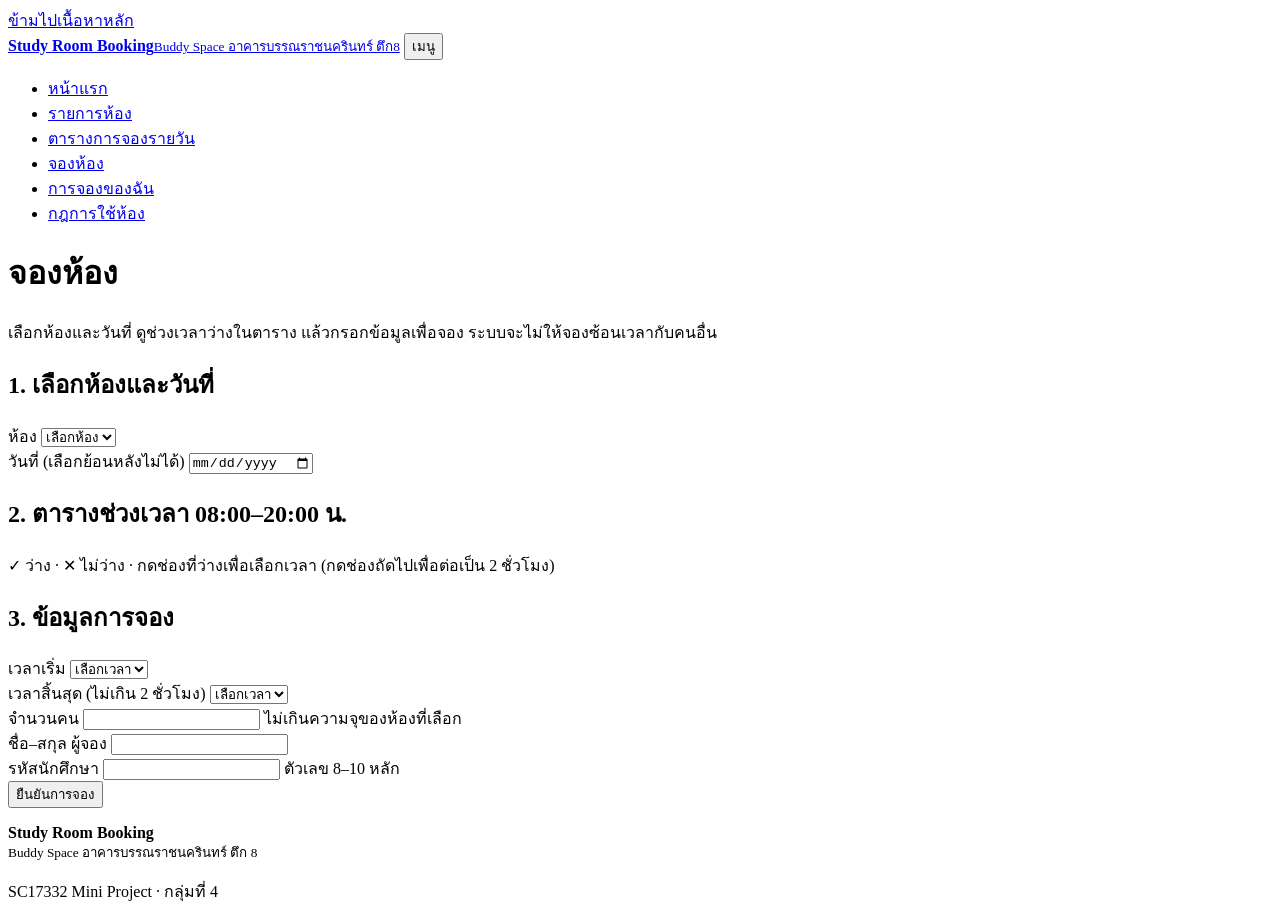
==== commit 09c9bdb4: "Add files via upload" ====
--- a/booking.html
+++ b/booking.html
@@ -17,7 +17,7 @@
   <div class="wrap header-inner">
     <a class="brand" href="index.html"><span class="brand-logo" data-icon="book"></span><span class="brand-text"><strong>Study Room Booking</strong><small>Buddy Space อาคารบรรณราชนครินทร์ ตึก8</small></span></a>
     <button type="button" id="nav-toggle" class="nav-toggle" aria-expanded="false" aria-controls="main-nav">เมนู</button>
-    <nav id="main-nav" aria-label="เมนูหลัก"><ul><li><a href="index.html" data-icon="home">หน้าแรก</a></li><li><a href="rooms.html" data-icon="grid">รายการห้อง</a></li><li><a href="in-use.html" data-icon="clock">กำลังใช้งานอยู่</a></li><li><a href="booking.html" data-icon="calendar" aria-current="page">จองห้อง</a></li><li><a href="my-bookings.html" data-icon="list">การจองของฉัน</a></li><li><a href="rules.html" data-icon="info">กฎการใช้ห้อง</a></li></ul></nav>
+    <nav id="main-nav" aria-label="เมนูหลัก"><ul><li><a href="index.html" data-icon="home">หน้าแรก</a></li><li><a href="rooms.html" data-icon="grid">รายการห้อง</a></li><li><a href="schedule.html" data-icon="calendar-days">ตารางการจองรายวัน</a></li><li><a href="booking.html" data-icon="calendar" aria-current="page">จองห้อง</a></li><li><a href="my-bookings.html" data-icon="list">การจองของฉัน</a></li><li><a href="rules.html" data-icon="info">กฎการใช้ห้อง</a></li></ul></nav>
   </div>
 </header>
 <main id="main" class="wrap">
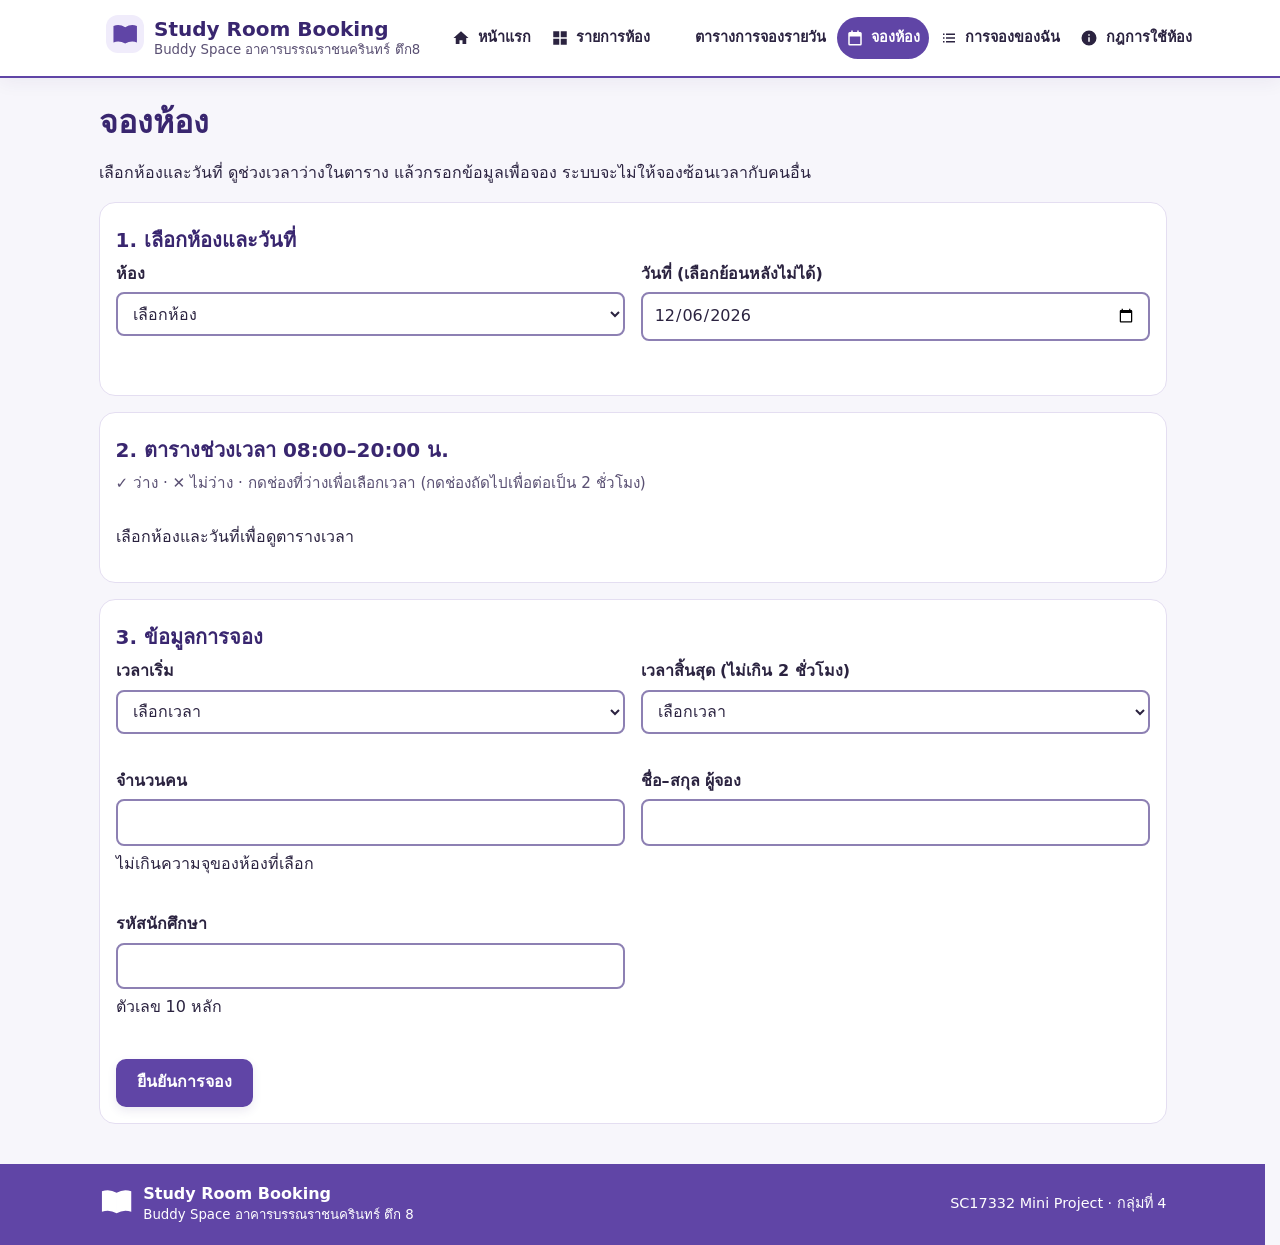
==== commit 7a76d0f7: "Update booking.html" ====
--- a/booking.html
+++ b/booking.html
@@ -74,8 +74,8 @@
     </div>
     <div class="field">
       <label for="student-id">รหัสนักศึกษา</label>
-      <input type="text" id="student-id" name="studentId" required pattern="[0-9]{8,10}" maxlength="10" inputmode="numeric" autocomplete="off" title="ตัวเลข 8–10 หลัก" aria-describedby="sid-hint err-sid">
-      <span id="sid-hint" class="hint">ตัวเลข 8–10 หลัก</span>
+      <input type="text" id="student-id" name="studentId" required pattern="[0-9]{8,10}" maxlength="10" inputmode="numeric" autocomplete="off" title="ตัวเลข 10 หลัก" aria-describedby="sid-hint err-sid">
+      <span id="sid-hint" class="hint">ตัวเลข 10 หลัก</span>
       <span id="err-sid" class="error"></span>
     </div>
     </div>
--- a/css/style.css
+++ b/css/style.css
@@ -0,0 +1,464 @@
+/* ธีมม่วง-ขาว สีเรียบ ไม่ไล่สี ไม่เรืองแสง */
+:root {
+  --primary: #5b3f9e;
+  --primary-dark: #3f2a78;
+  --primary-soft: #ece6fb;
+  --bg: #f7f5fc;
+  --surface: #ffffff;
+  --text: #2b2340;
+  --muted: #5a5073;
+  --border: #d9d0ee;
+  --free-bg: #e8f5ea; --free-text: #17421f; --free-line: #2e7d46;
+  --busy-bg: #fbe9ec; --busy-text: #7a1730; --busy-line: #b3304a;
+  --past-bg: #eeeeee; --past-text: #4d4d4d;
+  --radius: 12px;
+}
+*, *::before, *::after { box-sizing: border-box; }
+body { margin: 0; font-family: 'Noto Sans Thai', system-ui, sans-serif; font-size: 1rem; line-height: 1.65; background: var(--bg); color: var(--text); }
+img { max-width: 100%; display: block; }
+a { color: var(--primary); }
+a:hover { color: var(--primary-dark); }
+h1, h2, h3 { line-height: 1.3; color: var(--primary-dark); }
+h1 { font-size: 1.6rem; margin: 1.5rem 0 .75rem; }
+h2 { font-size: 1.25rem; margin: 1.5rem 0 .5rem; }
+.wrap { width: 100%; max-width: 1100px; margin-inline: auto; padding-inline: 1rem; }
+main.wrap { padding-bottom: 2.5rem; min-height: 60vh; }
+.muted { color: var(--muted); font-size: .95rem; margin: .25rem 0 .75rem; }
+.icon { width: 1.25em; height: 1.25em; fill: currentColor; flex: none; }
+
+:focus-visible { outline: 3px solid var(--primary-dark); outline-offset: 2px; }
+.site-footer :focus-visible { outline-color: #fff; }
+.skip { position: absolute; left: -999px; background: #fff; padding: .5rem 1rem; z-index: 10; }
+.skip:focus { left: .5rem; top: .5rem; }
+
+/* Header + nav (Flexbox) */
+.site-header { background: #fff; border-bottom: 2px solid var(--primary); }
+.header-inner { display: flex; flex-wrap: wrap; align-items: center; justify-content: space-between; gap: .5rem; padding-block: .6rem; }
+.brand { display: flex; align-items: center; gap: .6rem; color: var(--primary-dark); text-decoration: none; }
+.brand .icon { width: 2.4rem; height: 2.4rem; color: var(--primary); }
+.brand-text { display: flex; flex-direction: column; line-height: 1.25; }
+.brand-text strong { font-size: 1.25rem; }
+.brand-text small { color: var(--muted); }
+.nav-toggle { display: none; padding: .4rem 1rem; font: inherit; font-weight: 600; background: #fff; color: var(--primary-dark); border: 2px solid var(--primary); border-radius: 8px; cursor: pointer; transition: background-color .2s; }
+.nav-toggle:hover { background: var(--primary-soft); }
+.has-js .nav-toggle { display: inline-block; }
+#main-nav { width: 100%; }
+.has-js #main-nav { display: none; }
+.has-js #main-nav.open { display: block; }
+.site-header ul { display: flex; flex-direction: column; gap: .25rem; list-style: none; margin: 0; padding: 0; }
+.site-header nav a { display: flex; align-items: center; gap: .45rem; padding: .45rem .9rem; border-radius: 999px; color: var(--text); text-decoration: none; transition: background-color .2s, color .2s; }
+.site-header nav a:hover { background: var(--primary-soft); color: var(--primary-dark); }
+.site-header nav a[aria-current="page"] { background: var(--primary); color: #fff; font-weight: 600; }
+
+/* Footer */
+.site-footer { background: var(--primary); color: #fff; padding-block: 1.25rem; }
+.footer-inner { display: flex; flex-wrap: wrap; align-items: center; justify-content: space-between; gap: 1rem; }
+.footer-brand { display: flex; align-items: center; gap: .6rem; margin: 0; line-height: 1.3; }
+.footer-brand .icon { width: 2.2rem; height: 2.2rem; }
+.site-footer ul { display: flex; flex-wrap: wrap; gap: .25rem 1.25rem; list-style: none; margin: 0; padding: 0; }
+.site-footer a { color: #fff; transition: opacity .2s; }
+.site-footer a:hover { color: #fff; opacity: .8; }
+.footer-note { margin: 0; font-size: .9rem; }
+
+/* ปุ่ม */
+.btn { display: inline-flex; align-items: center; gap: .5rem; padding: .55rem 1.2rem; border: 2px solid var(--primary); border-radius: 10px; background: var(--primary); color: #fff; font: inherit; font-weight: 600; text-decoration: none; cursor: pointer; transition: background-color .2s, color .2s, border-color .2s; }
+.btn:hover { background: var(--primary-dark); border-color: var(--primary-dark); color: #fff; }
+.btn-ghost { background: #fff; color: var(--primary-dark); }
+.btn-ghost:hover { background: var(--primary-soft); color: var(--primary-dark); }
+.btn-danger { background: #fff; color: var(--busy-text); border-color: var(--busy-line); }
+.btn-danger:hover { background: var(--busy-bg); color: var(--busy-text); border-color: var(--busy-line); }
+.btn-sm { padding: .3rem 1rem; font-size: .95rem; }
+
+/* Alert */
+.alert { padding: .75rem 1rem; border-radius: var(--radius); border: 1px solid; margin: 1rem 0; }
+.alert[hidden] { display: none; }
+.alert-error { background: var(--busy-bg); border-color: var(--busy-line); color: var(--busy-text); }
+.alert-ok { background: var(--free-bg); border-color: var(--free-line); color: var(--free-text); }
+
+/* หน้าแรก: hero พื้นสีเรียบ (ไม่มีไล่สี/ลายก้อนเมฆ) */
+.hero { display: grid; gap: 1.25rem; align-items: center; background: var(--primary-soft); border-radius: 16px; padding: 1.25rem; margin-top: 1.25rem; }
+.hero h1 { margin: 0 0 .25rem; font-size: 1.9rem; }
+.hero-sub { margin: 0 0 1rem; font-size: 1.15rem; color: var(--muted); }
+.actions { display: flex; flex-wrap: wrap; gap: .75rem; margin: 0; }
+.hero img { width: 100%; aspect-ratio: 5 / 3; object-fit: cover; border-radius: var(--radius); border: 4px solid #fff; background: #fff; }
+
+.summary { display: grid; gap: .75rem; list-style: none; padding: 0; margin: 1rem 0 0; }
+.sum-card { display: flex; align-items: center; flex-wrap: wrap; gap: .5rem 1rem; background: var(--surface); border: 1px solid var(--border); border-radius: var(--radius); padding: .9rem 1rem; }
+.sum-card p { display: flex; flex-direction: column; margin: 0; line-height: 1.35; }
+.sum-card strong { font-size: 1.6rem; color: var(--primary-dark); }
+.sum-icon { display: grid; place-items: center; width: 3rem; height: 3rem; border-radius: 50%; background: var(--primary-soft); color: var(--primary); }
+.sum-icon .icon { width: 1.5rem; height: 1.5rem; }
+.sum-icon.ok { background: var(--free-bg); color: var(--free-line); }
+.sum-card .sum-time { flex-direction: row; align-items: center; gap: .35rem; margin-left: auto; font-size: .92rem; color: var(--muted); }
+.empty { background: var(--surface); border: 1px dashed var(--border); border-radius: var(--radius); padding: .75rem 1rem; list-style: none; }
+/* สถิติห้อง: grid ของการ์ด */
+
+/* ตัวกรอง */
+.filters { display: flex; flex-direction: column; gap: 1rem; background: var(--surface); border: 1px solid var(--border); border-radius: var(--radius); padding: 1rem; }
+fieldset { border: 1px solid var(--border); border-radius: 8px; margin: 0; padding: .5rem .75rem .75rem; }
+legend { padding-inline: .4rem; font-weight: 600; }
+.checks { display: flex; flex-wrap: wrap; gap: .5rem 1.25rem; }
+.check { display: flex; align-items: center; gap: .4rem; cursor: pointer; }
+.check input { width: 1.2rem; height: 1.2rem; accent-color: var(--primary); }
+/* ฟอร์ม */
+.field { display: flex; flex-direction: column; gap: .3rem; }
+label { font-weight: 600; }
+input, select { font: inherit; padding: .5rem .7rem; border: 2px solid #8d80b3; border-radius: 8px; background: #fff; color: var(--text); transition: border-color .2s; }
+input:hover, select:hover { border-color: var(--primary); }
+input[aria-invalid="true"], select[aria-invalid="true"] { border-color: var(--busy-line); }
+.error { color: var(--busy-text); font-size: .92rem; min-height: 1.2em; }
+.fields { display: grid; grid-template-columns: 1fr; gap: .75rem 1rem; margin-bottom: 1rem; }
+#booking-form > section { background: var(--surface); border: 1px solid var(--border); border-radius: var(--radius); padding: 0 1rem 1rem; margin-top: 1rem; }
+/* ตารางเวลา (CSS Grid) */
+.slots { display: grid; grid-template-columns: repeat(2, 1fr); gap: .5rem; }
+.slot { display: flex; flex-direction: column; align-items: center; gap: .1rem; padding: .5rem; font: inherit; border: 2px solid; border-radius: 8px; cursor: pointer; transition: background-color .2s; }
+.slot-time { font-weight: 700; }
+.slot-status { font-size: .9rem; }
+.slot-free { background: var(--free-bg); color: var(--free-text); border-color: var(--free-line); }
+.slot-free:hover { background: #d3ecd8; }
+.slot-free.picked { background: var(--primary); color: #fff; border-color: var(--primary-dark); }
+.slot-busy { background: var(--busy-bg); color: var(--busy-text); border-color: var(--busy-line); border-style: dashed; cursor: not-allowed; }
+.slot-mine { background: var(--primary-soft); color: var(--primary-dark); border-color: var(--primary); cursor: not-allowed; }
+.slot-past { background: var(--past-bg); color: var(--past-text); border-color: #9a9a9a; cursor: not-allowed; }
+#result { margin-top: 1rem; }
+/* การ์ดห้อง */
+.cards { display: grid; grid-template-columns: 1fr; gap: 1rem; list-style: none; padding: 0; margin: 1rem 0 0; }
+.card { background: var(--surface); border: 1px solid var(--border); border-radius: var(--radius); overflow: hidden; display: flex; flex-direction: column; transition: border-color .2s; }
+.card:hover { border-color: var(--primary); }
+.card img { width: 100%; aspect-ratio: 5 / 3; object-fit: cover; background: var(--primary-soft); }
+.thumb { position: relative; }
+.floor { position: absolute; top: .5rem; left: .5rem; background: var(--primary-dark); color: #fff; padding: .05rem .7rem; border-radius: 6px; font-size: .88rem; font-weight: 600; }
+.card-body { padding: .9rem 1rem 1rem; display: flex; flex-direction: column; gap: .35rem; align-items: flex-start; }
+.card-body h2, .card-body h3 { margin: 0; font-size: 1.15rem; }
+.card-body p { margin: 0; }
+.meta { display: flex; flex-wrap: wrap; gap: .1rem 1rem; color: var(--muted); font-size: .95rem; }
+.meta-item { display: inline-flex; align-items: center; gap: .35rem; }
+.card-foot { display: flex; align-items: center; justify-content: space-between; gap: .5rem; width: 100%; margin-top: .25rem; }
+.status { display: inline-flex; align-items: center; gap: .35rem; padding: .1rem .75rem; border-radius: 999px; background: var(--free-bg); color: var(--free-text); font-size: .92rem; font-weight: 600; }
+.chips { display: flex; flex-wrap: wrap; gap: .4rem; list-style: none; padding: 0; margin: .25rem 0 .5rem; }
+.chips li { background: var(--primary-soft); color: var(--primary-dark); border-radius: 999px; padding: .1rem .7rem; font-size: .9rem; }
+.badge { background: var(--past-bg); color: var(--past-text); border-radius: 6px; padding: .05rem .6rem; font-size: .9rem; }
+.booking-item .card-body { padding: 1rem; }
+
+/* กฎ + FAQ */
+.plain { padding-left: 1.2rem; }
+details { background: var(--surface); border: 1px solid var(--border); border-radius: var(--radius); padding: .6rem 1rem; margin-bottom: .6rem; }
+summary { cursor: pointer; font-weight: 600; color: var(--primary-dark); }
+summary:hover { color: var(--primary); }
+details p { margin: .5rem 0 0; }
+
+/* Breakpoint 1: แท็บเล็ต */
+@media (min-width: 768px) {
+  h1 { font-size: 2rem; }
+  .has-js .nav-toggle { display: none; }
+  #main-nav, .has-js #main-nav { display: block; width: auto; }
+  .site-header ul { flex-direction: row; flex-wrap: wrap; }
+  .hero { grid-template-columns: 1.1fr 1fr; padding: 2rem; }
+  .hero h1 { font-size: 2.3rem; }
+  .summary { grid-template-columns: repeat(3, 1fr); }
+  .filters { flex-direction: row; align-items: flex-end; flex-wrap: wrap; }
+  .fields { grid-template-columns: 1fr 1fr; }
+  .slots { grid-template-columns: repeat(3, 1fr); }
+  .cards { grid-template-columns: repeat(2, 1fr); }
+}
+/* Breakpoint 2: เดสก์ท็อป */
+@media (min-width: 1100px) {
+  .slots { grid-template-columns: repeat(4, 1fr); }
+  .cards { grid-template-columns: repeat(3, 1fr); }
+}
+@media (prefers-reduced-motion: reduce) { * { transition: none !important; } }
+
+/* ปรับหน้าตาโดยรวมให้ทันสมัยขึ้นและคงโทนม่วงของ Buddy Space */
+:root {
+  --primary: #6045a6;
+  --primary-dark: #39266f;
+  --primary-soft: #f0ecfb;
+  --bg: #f7f6fb;
+  --border: #e4def1;
+  --radius: 16px;
+}
+.site-header { position: sticky; top: 0; z-index: 20; box-shadow: 0 4px 18px rgba(54, 36, 103, .06); }
+.brand .icon { padding: .32rem; border-radius: 12px; background: var(--primary-soft); }
+.site-header nav a { font-size: .94rem; }
+.btn { box-shadow: 0 4px 10px rgba(70, 49, 130, .10); }
+.btn:active { transform: translateY(1px); }
+.card { box-shadow: 0 8px 24px rgba(47, 34, 82, .045); }
+.card:hover { box-shadow: 0 12px 28px rgba(47, 34, 82, .10); transform: translateY(-2px); }
+.card, .btn { transition: border-color .2s, background-color .2s, color .2s, box-shadow .2s, transform .2s; }
+.hero { box-shadow: 0 12px 32px rgba(57, 38, 111, .08); }
+input, select { min-height: 44px; }
+button:disabled { opacity: .72; }
+
+/* หน้ากำลังใช้งานอยู่ */
+.live-main { padding-top: 1.35rem; }
+.live-hero {
+  display: grid; grid-template-columns: 1fr; gap: 1.25rem; align-items: center;
+  padding: clamp(1.25rem, 4vw, 2.6rem); margin: .5rem 0 1.15rem;
+  color: #fff; background: #39266f; border-radius: 24px;
+  box-shadow: 0 18px 38px rgba(57, 38, 111, .16);
+}
+.live-hero h1 { color: #fff; margin: .4rem 0 .55rem; font-size: clamp(1.65rem, 3.5vw, 2.35rem); }
+.live-hero-copy > p:not(.eyebrow) { color: #e8e2f8; margin: 0; max-width: 42rem; }
+.eyebrow { display: flex; align-items: center; gap: .55rem; margin: 0; color: #d9cff4; font-size: .8rem; font-weight: 800; letter-spacing: .14em; }
+.live-dot { display: inline-block; width: .55rem; height: .55rem; flex: none; border-radius: 50%; background: #28c58b; box-shadow: 0 0 0 4px rgba(40, 197, 139, .13); }
+.live-actions { display: flex; flex-wrap: wrap; gap: .65rem; margin-top: 1.25rem; }
+.live-hero .btn { border-color: #fff; background: #fff; color: var(--primary-dark); box-shadow: none; }
+.live-hero .btn:hover { background: #f0ecfb; border-color: #f0ecfb; }
+.live-hero .btn-light { background: transparent; color: #fff; border-color: rgba(255,255,255,.48); }
+.live-hero .btn-light:hover { background: rgba(255,255,255,.12); border-color: #fff; color: #fff; }
+.live-clock-card { display: flex; flex-direction: column; align-items: flex-start; padding: 1.2rem 1.35rem; border: 1px solid rgba(255,255,255,.18); border-radius: 18px; background: rgba(255,255,255,.10); backdrop-filter: blur(6px); }
+.clock-label { color: #d9cff4; font-size: .9rem; }
+.live-clock-card > strong { font-size: clamp(2rem, 5vw, 3rem); line-height: 1.25; letter-spacing: .035em; font-variant-numeric: tabular-nums; }
+.clock-date { color: #fff; font-size: .95rem; }
+.clock-updated { margin-top: .8rem; padding-top: .65rem; width: 100%; border-top: 1px solid rgba(255,255,255,.18); color: #d9cff4; font-size: .83rem; }
+.clock-updated span { color: #fff; font-variant-numeric: tabular-nums; }
+.live-stats { display: grid; grid-template-columns: 1fr; gap: .8rem; margin: 0 0 1.8rem; }
+.live-stat-card { display: flex; align-items: center; gap: .85rem; padding: 1rem 1.1rem; background: #fff; border: 1px solid var(--border); border-radius: 17px; box-shadow: 0 7px 20px rgba(47, 34, 82, .04); }
+.stat-icon { display: grid; place-items: center; width: 3rem; height: 3rem; flex: none; border-radius: 14px; }
+.stat-icon .icon { width: 1.5rem; height: 1.5rem; }
+.stat-purple { background: #f0ecfb; color: #6045a6; }
+.stat-green { background: #e8f7f0; color: #168358; }
+.stat-amber { background: #fff4df; color: #a66b0d; }
+.live-stat-card div { display: flex; flex-direction: column; line-height: 1.35; }
+.live-stat-card div span { color: var(--muted); font-size: .9rem; }
+.live-stat-card strong { color: var(--primary-dark); font-size: 1.7rem; font-variant-numeric: tabular-nums; }
+.live-list-section { padding: clamp(1rem, 3vw, 1.5rem); background: #fff; border: 1px solid var(--border); border-radius: 20px; box-shadow: 0 10px 26px rgba(47, 34, 82, .045); }
+.section-heading { display: flex; flex-wrap: wrap; align-items: center; justify-content: space-between; gap: .7rem; }
+.section-heading h2 { margin: 0; font-size: 1.35rem; }
+.section-heading .muted { margin-top: .3rem; }
+.live-count-pill { display: inline-flex; align-items: center; gap: .55rem; padding: .35rem .8rem; border-radius: 99px; background: #eaf8f1; color: #176c4b; font-weight: 700; font-size: .88rem; white-space: nowrap; }
+.live-count-pill .live-dot { width: .45rem; height: .45rem; }
+.live-filters { display: grid; grid-template-columns: 1fr; align-items: end; gap: .8rem; padding: 1rem; margin-top: .9rem; background: #faf9fd; border: 1px solid #eee9f6; border-radius: 14px; }
+.live-filters .field { min-width: 0; }
+.live-filters label { font-size: .9rem; }
+.live-filters .btn { min-height: 44px; justify-content: center; white-space: nowrap; }
+.live-search-button { min-width: 112px; }
+.live-search-feedback { min-height: 1.4em; margin: .55rem .2rem 0; color: var(--muted); font-size: .88rem; }
+.live-room-grid { margin-top: 1.1rem; }
+.live-room-card { border-color: #e8e3f1; }
+.live-thumb { overflow: hidden; }
+.live-thumb img { aspect-ratio: 16 / 9; }
+.active-photo-label { position: absolute; right: .6rem; top: .6rem; display: inline-flex; align-items: center; gap: .4rem; padding: .3rem .65rem; border-radius: 99px; color: #fff; background: rgba(37, 31, 53, .82); font-size: .78rem; font-weight: 700; backdrop-filter: blur(4px); }
+.active-photo-label .live-dot { width: .42rem; height: .42rem; }
+.live-card-body { gap: .6rem; }
+.live-title-row { display: flex; align-items: center; justify-content: space-between; flex-wrap: wrap; gap: .45rem; width: 100%; }
+.live-title-row h3 { margin: 0; font-size: 1.12rem; color: var(--primary-dark); }
+.status-busy { background: #fff0f1; color: #9c2c43; }
+.live-location { color: var(--muted); font-size: .88rem; }
+.live-schedule { display: grid; grid-template-columns: 1fr 1fr; gap: .5rem; width: 100%; margin-top: .15rem; }
+.live-time-block { display: flex; flex-direction: column; gap: .12rem; padding: .55rem .65rem; background: #f8f6fc; border-radius: 10px; }
+.live-field-label { color: var(--muted); font-size: .78rem; }
+.live-time-block strong { color: var(--primary-dark); font-size: .9rem; }
+.live-time-block .remaining-time { color: #168358; }
+.usage-progress { width: 100%; height: 7px; overflow: hidden; border-radius: 99px; background: #eeeaf5; }
+.usage-progress-fill { display: block; height: 100%; border-radius: inherit; background: #694fba; }
+.live-booking-meta { display: flex; flex-wrap: wrap; gap: .25rem .8rem; width: 100%; color: var(--muted); font-size: .84rem; }
+.live-booking-meta .meta-item { min-width: 0; overflow-wrap: anywhere; }
+.live-card-foot { justify-content: flex-end; padding-top: .6rem; border-top: 1px solid #f0edf5; }
+.live-empty { display: flex; flex-direction: column; align-items: center; text-align: center; padding: 2.4rem 1rem; margin-top: 1rem; border: 1px dashed #d9d0ee; border-radius: 16px; background: #fbfaff; }
+.live-empty[hidden] { display: none; }
+.empty-illustration { display: grid; place-items: center; width: 4rem; height: 4rem; margin-bottom: .75rem; border-radius: 50%; color: var(--primary); background: var(--primary-soft); }
+.empty-illustration .icon { width: 2rem; height: 2rem; }
+.live-empty h3 { margin: .1rem 0 .3rem; color: var(--primary-dark); }
+.live-empty p { max-width: 34rem; margin: 0; color: var(--muted); }
+.empty-actions { display: flex; flex-wrap: wrap; justify-content: center; gap: .65rem; margin-top: 1rem; }
+.live-note { display: flex; gap: .65rem; align-items: flex-start; margin: 1rem 0 0; padding: .85rem 1rem; border: 1px solid #e8e2f4; border-radius: 13px; background: #f1eef9; color: #554879; font-size: .9rem; }
+.live-note .icon { margin-top: .2rem; }
+.live-note p { margin: 0; }
+
+@media (min-width: 680px) {
+  .live-hero { grid-template-columns: minmax(0, 1fr) minmax(230px, .55fr); }
+  .live-stats { grid-template-columns: repeat(3, minmax(0, 1fr)); }
+  .live-filters { grid-template-columns: minmax(0, 1fr) auto; }
+}
+@media (min-width: 900px) {
+  .live-filters { grid-template-columns: minmax(0, 1fr) auto 180px auto; }
+  .live-room-grid { grid-template-columns: repeat(2, minmax(0, 1fr)); }
+}
+@media (prefers-reduced-motion: reduce) {
+  .card:hover { transform: none; }
+}
+
+/* หน้าแรก: แผงแสดงห้องว่างตามเวลาปัจจุบันแบบ Live */
+.availability-panel {
+  margin-top: 1.6rem;
+  padding: clamp(1rem, 3vw, 1.5rem);
+  border: 1px solid #e1d9f0;
+  border-radius: 22px;
+  background: #fff;
+  box-shadow: 0 12px 30px rgba(47, 34, 82, .055);
+}
+.availability-heading {
+  display: grid;
+  grid-template-columns: 1fr;
+  gap: 1rem;
+  align-items: center;
+}
+.availability-heading h2 { margin: .2rem 0 .25rem; font-size: clamp(1.3rem, 2.5vw, 1.65rem); }
+.availability-heading .muted { margin: 0; }
+.availability-kicker { display: flex; align-items: center; gap: .55rem; margin: 0; color: #168358; font-size: .78rem; font-weight: 800; letter-spacing: .12em; }
+.availability-live-dot { display: inline-block; width: .55rem; height: .55rem; border-radius: 50%; background: #20ad78; box-shadow: 0 0 0 4px #e3f6ee; }
+.availability-clock {
+  display: flex; flex-direction: column; gap: .08rem;
+  padding: .8rem 1rem; border: 1px solid #e6e0f1; border-radius: 15px;
+  background: #f8f6fc; color: var(--muted);
+}
+.availability-clock > span { font-size: .82rem; }
+.availability-clock strong { color: var(--primary-dark); font-size: 1.65rem; line-height: 1.3; font-variant-numeric: tabular-nums; }
+.availability-clock small { font-size: .82rem; }
+.availability-stats { display: grid; grid-template-columns: repeat(3, minmax(0, 1fr)); gap: .55rem; margin-top: 1rem; }
+.availability-stat {
+  display: grid; grid-template-columns: auto 1fr; align-items: center; column-gap: .45rem;
+  padding: .75rem .65rem; border: 1px solid var(--border); border-radius: 13px; background: #fff;
+}
+.availability-stat-icon { display: grid; place-items: center; grid-row: span 2; width: 2rem; height: 2rem; border-radius: 10px; background: #f0ecfb; color: var(--primary); }
+.availability-stat-icon .icon { width: 1.1rem; height: 1.1rem; }
+.availability-stat-label { color: var(--muted); font-size: .76rem; line-height: 1.25; }
+.availability-stat strong { color: var(--primary-dark); font-size: 1.35rem; line-height: 1.25; font-variant-numeric: tabular-nums; }
+.availability-stat-free { background: #f5fbf7; border-color: #d7edde; }
+.availability-stat-free .availability-stat-icon { background: #e2f4e9; color: #168358; }
+.availability-stat-free strong { color: #168358; }
+.availability-stat-busy .availability-stat-icon { background: #fff0f1; color: #a33d54; }
+.availability-progress-wrap { margin-top: .9rem; }
+.availability-progress-label { display: flex; justify-content: space-between; gap: .6rem; margin-bottom: .35rem; color: var(--muted); font-size: .85rem; }
+.availability-progress-label strong { color: var(--primary-dark); font-variant-numeric: tabular-nums; }
+.availability-progress { height: 9px; overflow: hidden; border-radius: 99px; background: #eeeaf5; }
+.availability-progress > span { display: block; width: 0; height: 100%; border-radius: inherit; background: #20a36e; transition: width .3s ease; }
+.availability-status-row { display: flex; flex-wrap: wrap; align-items: center; gap: .5rem 1rem; margin-top: .75rem; color: var(--muted); font-size: .82rem; }
+.service-status { display: inline-flex; align-items: center; gap: .4rem; padding: .2rem .65rem; border-radius: 999px; font-weight: 700; }
+.service-status::before { content: ''; display: inline-block; width: .45rem; height: .45rem; border-radius: 50%; background: currentColor; }
+.service-open { background: #e7f6ed; color: #176c4b; }
+.service-closed { background: #f1eef5; color: #625875; }
+.availability-hours strong, .availability-updated strong { color: var(--text); font-weight: 700; font-variant-numeric: tabular-nums; }
+.availability-filters {
+  display: grid; grid-template-columns: 1fr; align-items: end; gap: .75rem;
+  margin-top: 1rem; padding: .9rem; border: 1px solid #eee9f6; border-radius: 14px; background: #faf9fd;
+}
+.availability-filters .field { min-width: 0; }
+.availability-filters label { font-size: .88rem; }
+.availability-search-row { display: flex; gap: .5rem; }
+.availability-search-row input { min-width: 0; width: 100%; }
+.availability-search-row .btn { flex: none; justify-content: center; }
+.availability-filter-actions { display: flex; flex-wrap: wrap; gap: .5rem; }
+.availability-filter-actions .btn { flex: 1; justify-content: center; white-space: nowrap; font-size: .88rem; padding-inline: .75rem; }
+.availability-result { min-height: 1.5rem; margin: .75rem .15rem 0; color: var(--muted); font-size: .88rem; }
+.availability-room-grid { margin-top: .3rem; }
+.availability-empty { grid-column: 1 / -1; text-align: center; padding: 1.2rem; }
+
+@media (min-width: 620px) {
+  .availability-heading { grid-template-columns: minmax(0, 1fr) minmax(210px, .42fr); }
+  .availability-stat { padding: .8rem .9rem; column-gap: .65rem; }
+  .availability-stat-icon { width: 2.35rem; height: 2.35rem; }
+  .availability-stat-label { font-size: .84rem; }
+  .availability-stat strong { font-size: 1.55rem; }
+  .availability-filters { grid-template-columns: minmax(0, 1.5fr) minmax(130px, .7fr); }
+  .availability-filter-actions { grid-column: 1 / -1; }
+}
+@media (min-width: 900px) {
+  .availability-filters { grid-template-columns: minmax(0, 1.5fr) minmax(145px, .65fr) auto; }
+  .availability-filter-actions { grid-column: auto; }
+  .availability-filter-actions .btn { flex: none; }
+}
+@media (max-width: 420px) {
+  .availability-stats { gap: .35rem; }
+  .availability-stat { grid-template-columns: 1fr; justify-items: center; text-align: center; row-gap: .18rem; padding: .65rem .3rem; }
+  .availability-stat-icon { grid-row: auto; width: 1.8rem; height: 1.8rem; }
+  .availability-stat-label { font-size: .68rem; }
+  .availability-stat strong { font-size: 1.2rem; }
+  .availability-search-row { flex-direction: column; }
+  .availability-search-row .btn { width: 100%; }
+}
+@media (prefers-reduced-motion: reduce) {
+  .availability-progress > span { transition: none; }
+}
+
+/* จัดหน้าให้ footer อยู่ล่างสุด เฉพาะหน้า การจองของฉัน และ กฎการใช้ห้อง */
+body.page-bottom-layout {
+  min-height: 100vh;
+  display: flex;
+  flex-direction: column;
+}
+body.page-bottom-layout > .site-header {
+  flex: 0 0 auto;
+  width: 100%;
+}
+body.page-bottom-layout > main#main {
+  flex: 1 0 auto;
+  width: 100%;
+}
+body.page-bottom-layout > .site-footer {
+  flex: 0 0 auto;
+  margin-top: auto;
+}
+
+/* ===== เมนูหลัก: ใช้ค่าเดียวกันทุกหน้า (ห้ามเขียนกฎเมนูแยกเฉพาะหน้า) ===== */
+html { overflow-y: scroll; scrollbar-gutter: stable; }
+.site-header .header-inner { min-height: 76px; align-content: center; }
+.site-header .brand { min-height: 48px; }
+.site-header nav a { min-height: 42px; font-size: .9rem; font-weight: 600; white-space: nowrap; }
+.site-header nav a[aria-current="page"] { font-weight: 600; }
+@media (min-width: 1000px) {
+  /* โลโก้ชิดซ้าย และจัดกลุ่มเมนูให้อยู่กึ่งกลางพื้นที่ Navbar เหมือนกันทุกหน้า */
+  .site-header .header-inner {
+    display: grid;
+    grid-template-columns: minmax(250px, 1fr) minmax(0, 2fr);
+    align-items: center;
+    gap: .75rem;
+    flex-wrap: nowrap;
+  }
+  .site-header .brand { justify-self: start; }
+  .site-header #main-nav {
+    width: 100%;
+    min-width: 0;
+    justify-self: stretch;
+  }
+  .site-header ul {
+    display: flex;
+    flex-wrap: nowrap;
+    justify-content: center;
+    align-items: center;
+    gap: .15rem;
+  }
+  .site-header nav a { padding-inline: .55rem; }
+}
+
+/* ===== เมนูหลัก: ยึดติดขอบบนตลอดการเลื่อนหน้า =====
+   --site-header-height ถูก common.js วัดความสูงจริงของ header แล้วเขียนทับ ค่าด้านล่างเป็นแค่ค่าเริ่มต้นก่อน JS ทำงาน */
+:root { --site-header-height: 4.9rem; }
+body { padding-top: var(--site-header-height); }
+.site-header { position: fixed; inset: 0 0 auto; width: 100%; z-index: 1000; }
+.skip:focus { z-index: 1001; }
+@media (min-width: 768px) { :root { --site-header-height: 7rem; } }
+@media (min-width: 1000px) { :root { --site-header-height: 4.9rem; } }
+
+
+/* ===== ตารางการจองรายวัน ===== */
+.schedule-main { padding-bottom: 3rem; }
+.schedule-intro { padding: 1.5rem 0 1rem; }
+.schedule-intro h1 { margin: .25rem 0; }
+.schedule-intro p:last-child { color: var(--muted); }
+.schedule-controls { display: grid; grid-template-columns: minmax(180px,.8fr) minmax(250px,1.2fr) minmax(150px,.6fr); gap: 1rem; align-items: end; padding: 1rem; border: 1px solid var(--line); border-radius: 18px; background: var(--surface); }
+.schedule-controls .field { min-width: 0; }
+.schedule-day-buttons { display:flex; flex-wrap:wrap; gap:.45rem; }
+.schedule-day-buttons .btn { flex:1; justify-content:center; white-space:nowrap; }
+.schedule-summary { display:flex; justify-content:space-between; align-items:center; gap:1rem; margin:1rem 0; padding:1rem 1.1rem; border:1px solid var(--line); border-radius:16px; background:var(--surface); }
+.schedule-summary strong,.schedule-summary span { display:block; }
+.schedule-summary span { color:var(--muted); font-size:.9rem; margin-top:.2rem; }
+.schedule-legend { display:flex; flex-wrap:wrap; gap:1rem; margin:1rem 0; color:var(--muted); font-size:.88rem; }
+.schedule-legend span { display:flex; align-items:center; gap:.4rem; }
+.schedule-legend i { width:13px; height:13px; border-radius:4px; display:inline-block; }
+.legend-free { background:#dff2e6; }.legend-busy { background:#f8dfe3; }.legend-past { background:#eceaf0; }
+.schedule-scroll { overflow-x:auto; border:1px solid var(--line); border-radius:14px; background:var(--surface); }
+.daily-schedule { width:100%; min-width:850px; border-collapse:separate; border-spacing:0; }
+.daily-schedule th,.daily-schedule td { padding:.45rem; border-bottom:1px solid var(--line); border-right:1px solid var(--line); text-align:center; vertical-align:middle; }
+.daily-schedule thead th { position:sticky; top:0; z-index:1; background:#f3effb; color:#43356f; font-size:.85rem; }
+.daily-schedule .schedule-time-col { width:105px; min-width:105px; background:#faf9fc; font-weight:700; white-space:nowrap; }
+.daily-schedule tbody th { font-size:.82rem; }
+.daily-schedule tr:last-child th,.daily-schedule tr:last-child td { border-bottom:0; }
+.daily-schedule th:last-child,.daily-schedule td:last-child { border-right:0; }
+.schedule-cell { min-height:48px; display:flex; flex-direction:column; justify-content:center; gap:.1rem; padding:.35rem .25rem; border-radius:8px; text-decoration:none; font-size:.78rem; line-height:1.35; }
+.schedule-cell small { font-size:.7rem; }
+.schedule-free { color:#246b43; background:#e2f3e8; }.schedule-free:hover,.schedule-free:focus { background:#ccebd7; outline:2px solid #39865a; outline-offset:1px; }
+.schedule-busy { color:#963c4a; background:#fae5e8; }.schedule-busy:hover,.schedule-busy:focus { background:#f4d2d8; outline:2px solid #b85a68; outline-offset:1px; }
+.schedule-past { color:#77717f; background:#efedf2; }
+@media(max-width:760px) { .schedule-controls { grid-template-columns:1fr; }.schedule-summary { align-items:flex-start; flex-direction:column; }.schedule-summary .btn { width:100%; justify-content:center; } }
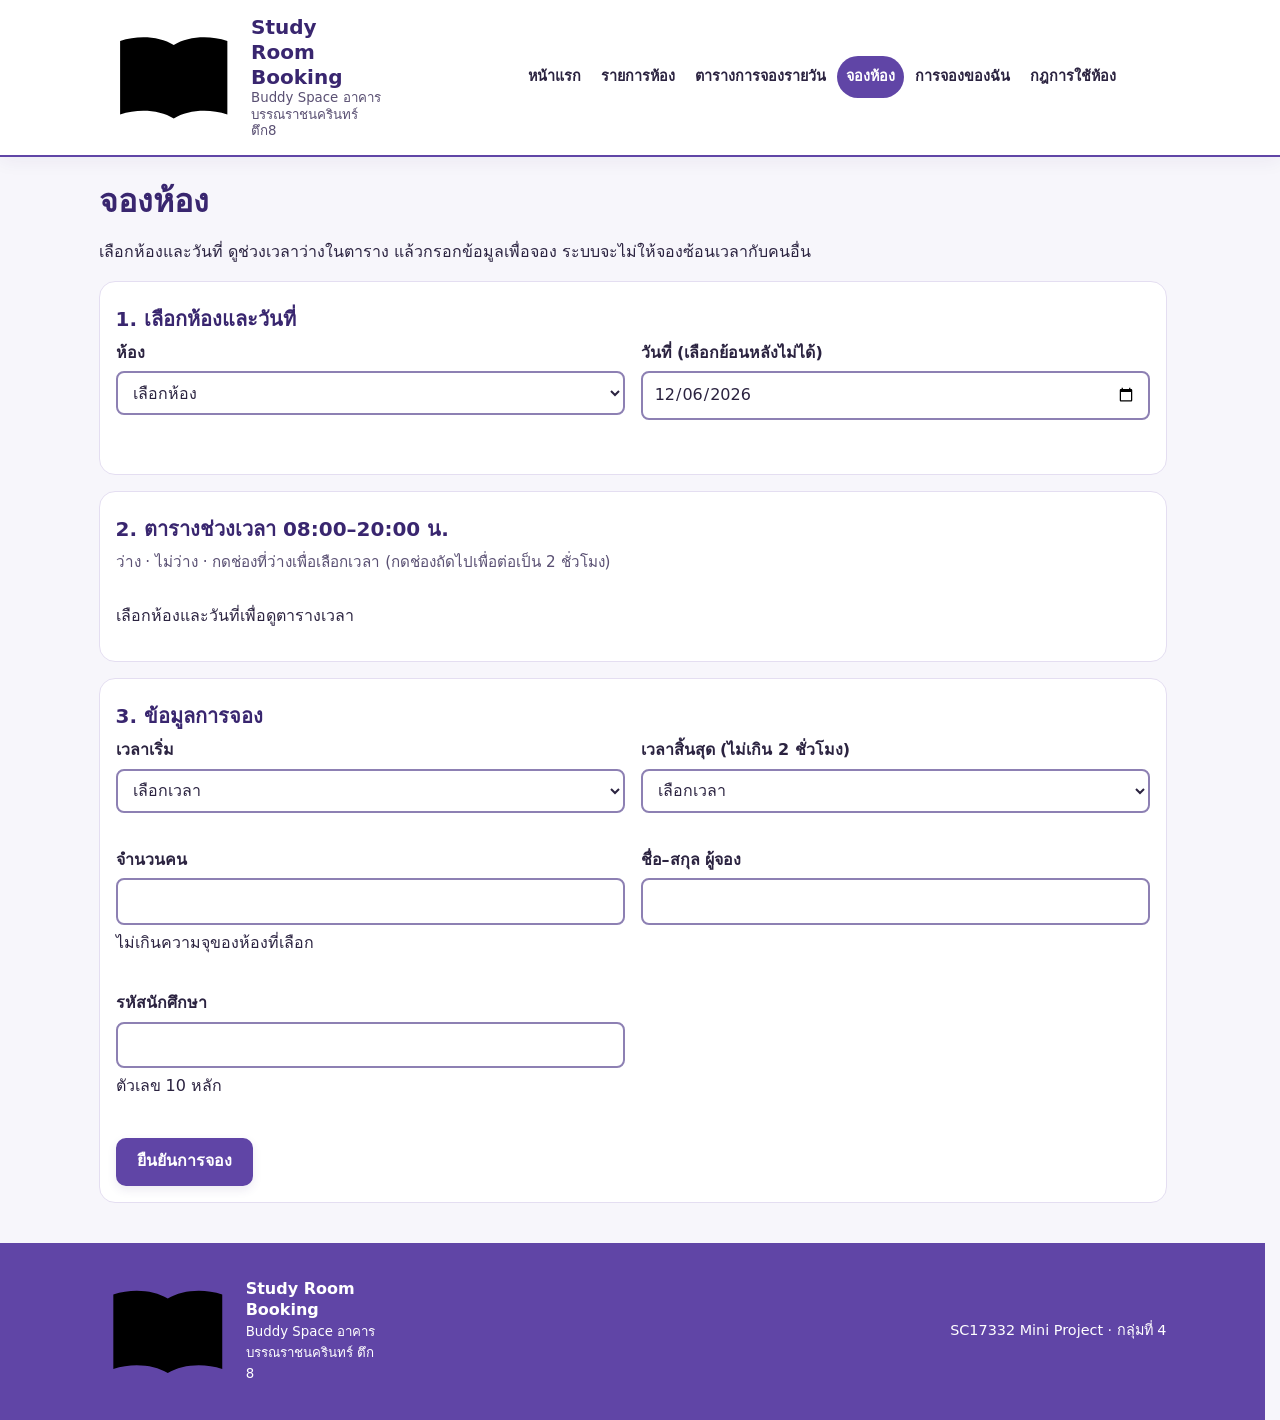
==== commit 4c068dcb: "Add files via upload" ====
--- a/booking.html
+++ b/booking.html
@@ -15,9 +15,9 @@
 <a class="skip" href="#main">ข้ามไปเนื้อหาหลัก</a>
 <header class="site-header">
   <div class="wrap header-inner">
-    <a class="brand" href="index.html"><span class="brand-logo" data-icon="book"></span><span class="brand-text"><strong>Study Room Booking</strong><small>Buddy Space อาคารบรรณราชนครินทร์ ตึก8</small></span></a>
+    <a class="brand" href="index.html"><svg class="brand-logo" viewBox="0 0 24 24" aria-hidden="true"><path d="M12 6.2C9.5 4.7 5.8 4.4 2.5 5.5v13c3.3-1.1 7-.8 9.5.7 2.5-1.5 6.2-1.8 9.5-.7v-13c-3.3-1.1-7-.8-9.5.7Zm0 0v13"/></svg><span class="brand-text"><strong>Study Room Booking</strong><small>Buddy Space อาคารบรรณราชนครินทร์ ตึก8</small></span></a>
     <button type="button" id="nav-toggle" class="nav-toggle" aria-expanded="false" aria-controls="main-nav">เมนู</button>
-    <nav id="main-nav" aria-label="เมนูหลัก"><ul><li><a href="index.html" data-icon="home">หน้าแรก</a></li><li><a href="rooms.html" data-icon="grid">รายการห้อง</a></li><li><a href="schedule.html" data-icon="calendar-days">ตารางการจองรายวัน</a></li><li><a href="booking.html" data-icon="calendar" aria-current="page">จองห้อง</a></li><li><a href="my-bookings.html" data-icon="list">การจองของฉัน</a></li><li><a href="rules.html" data-icon="info">กฎการใช้ห้อง</a></li></ul></nav>
+    <nav id="main-nav" aria-label="เมนูหลัก"><ul><li><a href="index.html">หน้าแรก</a></li><li><a href="rooms.html">รายการห้อง</a></li><li><a href="schedule.html">ตารางการจองรายวัน</a></li><li><a href="booking.html" aria-current="page">จองห้อง</a></li><li><a href="my-bookings.html">การจองของฉัน</a></li><li><a href="rules.html">กฎการใช้ห้อง</a></li></ul></nav>
   </div>
 </header>
 <main id="main" class="wrap">
@@ -36,7 +36,7 @@
     </div>
     <div class="field">
       <label for="date">วันที่ (เลือกย้อนหลังไม่ได้)</label>
-      <input type="date" id="date" name="date" required aria-describedby="err-date">
+      <input type="date" id="date" name="date" required lang="en-GB" aria-describedby="err-date">
       <span id="err-date" class="error"></span>
     </div>
     </div>
@@ -44,7 +44,7 @@
 
   <section aria-labelledby="h-slots">
     <h2 id="h-slots">2. ตารางช่วงเวลา 08:00–20:00 น.</h2>
-    <p class="muted">✓ ว่าง · ✕ ไม่ว่าง · กดช่องที่ว่างเพื่อเลือกเวลา (กดช่องถัดไปเพื่อต่อเป็น 2 ชั่วโมง)</p>
+    <p class="muted">ว่าง · ไม่ว่าง · กดช่องที่ว่างเพื่อเลือกเวลา (กดช่องถัดไปเพื่อต่อเป็น 2 ชั่วโมง)</p>
     <div id="slot-grid" class="slots"></div>
   </section>
 
@@ -74,7 +74,7 @@
     </div>
     <div class="field">
       <label for="student-id">รหัสนักศึกษา</label>
-      <input type="text" id="student-id" name="studentId" required pattern="[0-9]{8,10}" maxlength="10" inputmode="numeric" autocomplete="off" title="ตัวเลข 10 หลัก" aria-describedby="sid-hint err-sid">
+      <input type="text" id="student-id" name="studentId" required pattern="[0-9]{10}" minlength="10" maxlength="10" inputmode="numeric" autocomplete="off" title="ตัวเลข 10 หลัก" aria-describedby="sid-hint err-sid">
       <span id="sid-hint" class="hint">ตัวเลข 10 หลัก</span>
       <span id="err-sid" class="error"></span>
     </div>
@@ -85,7 +85,7 @@
 </main>
 <footer class="site-footer">
   <div class="wrap footer-inner">
-    <p class="footer-brand"><span data-icon="book"></span><span><strong>Study Room Booking</strong><br><small>Buddy Space อาคารบรรณราชนครินทร์ ตึก 8</small></span></p>
+    <p class="footer-brand"><svg class="footer-logo" viewBox="0 0 24 24" aria-hidden="true"><path d="M12 6.2C9.5 4.7 5.8 4.4 2.5 5.5v13c3.3-1.1 7-.8 9.5.7 2.5-1.5 6.2-1.8 9.5-.7v-13c-3.3-1.1-7-.8-9.5.7Zm0 0v13"/></svg><span><strong>Study Room Booking</strong><br><small>Buddy Space อาคารบรรณราชนครินทร์ ตึก 8</small></span></p>
     <p class="footer-note">SC17332 Mini Project · กลุ่มที่ 4</p>
   </div>
 </footer>
--- a/css/style.css
+++ b/css/style.css
@@ -1,4 +1,4 @@
-/* ธีมม่วง-ขาว สีเรียบ ไม่ไล่สี ไม่เรืองแสง */
+
 :root {
   --primary: #5b3f9e;
   --primary-dark: #3f2a78;
@@ -31,7 +31,7 @@
 .skip { position: absolute; left: -999px; background: #fff; padding: .5rem 1rem; z-index: 10; }
 .skip:focus { left: .5rem; top: .5rem; }
 
-/* Header + nav (Flexbox) */
+
 .site-header { background: #fff; border-bottom: 2px solid var(--primary); }
 .header-inner { display: flex; flex-wrap: wrap; align-items: center; justify-content: space-between; gap: .5rem; padding-block: .6rem; }
 .brand { display: flex; align-items: center; gap: .6rem; color: var(--primary-dark); text-decoration: none; }
@@ -50,7 +50,7 @@
 .site-header nav a:hover { background: var(--primary-soft); color: var(--primary-dark); }
 .site-header nav a[aria-current="page"] { background: var(--primary); color: #fff; font-weight: 600; }
 
-/* Footer */
+
 .site-footer { background: var(--primary); color: #fff; padding-block: 1.25rem; }
 .footer-inner { display: flex; flex-wrap: wrap; align-items: center; justify-content: space-between; gap: 1rem; }
 .footer-brand { display: flex; align-items: center; gap: .6rem; margin: 0; line-height: 1.3; }
@@ -60,7 +60,7 @@
 .site-footer a:hover { color: #fff; opacity: .8; }
 .footer-note { margin: 0; font-size: .9rem; }
 
-/* ปุ่ม */
+
 .btn { display: inline-flex; align-items: center; gap: .5rem; padding: .55rem 1.2rem; border: 2px solid var(--primary); border-radius: 10px; background: var(--primary); color: #fff; font: inherit; font-weight: 600; text-decoration: none; cursor: pointer; transition: background-color .2s, color .2s, border-color .2s; }
 .btn:hover { background: var(--primary-dark); border-color: var(--primary-dark); color: #fff; }
 .btn-ghost { background: #fff; color: var(--primary-dark); }
@@ -69,13 +69,13 @@
 .btn-danger:hover { background: var(--busy-bg); color: var(--busy-text); border-color: var(--busy-line); }
 .btn-sm { padding: .3rem 1rem; font-size: .95rem; }
 
-/* Alert */
+
 .alert { padding: .75rem 1rem; border-radius: var(--radius); border: 1px solid; margin: 1rem 0; }
 .alert[hidden] { display: none; }
 .alert-error { background: var(--busy-bg); border-color: var(--busy-line); color: var(--busy-text); }
 .alert-ok { background: var(--free-bg); border-color: var(--free-line); color: var(--free-text); }
 
-/* หน้าแรก: hero พื้นสีเรียบ (ไม่มีไล่สี/ลายก้อนเมฆ) */
+
 .hero { display: grid; gap: 1.25rem; align-items: center; background: var(--primary-soft); border-radius: 16px; padding: 1.25rem; margin-top: 1.25rem; }
 .hero h1 { margin: 0 0 .25rem; font-size: 1.9rem; }
 .hero-sub { margin: 0 0 1rem; font-size: 1.15rem; color: var(--muted); }
@@ -93,14 +93,14 @@
 .empty { background: var(--surface); border: 1px dashed var(--border); border-radius: var(--radius); padding: .75rem 1rem; list-style: none; }
 /* สถิติห้อง: grid ของการ์ด */
 
-/* ตัวกรอง */
+
 .filters { display: flex; flex-direction: column; gap: 1rem; background: var(--surface); border: 1px solid var(--border); border-radius: var(--radius); padding: 1rem; }
 fieldset { border: 1px solid var(--border); border-radius: 8px; margin: 0; padding: .5rem .75rem .75rem; }
 legend { padding-inline: .4rem; font-weight: 600; }
 .checks { display: flex; flex-wrap: wrap; gap: .5rem 1.25rem; }
 .check { display: flex; align-items: center; gap: .4rem; cursor: pointer; }
 .check input { width: 1.2rem; height: 1.2rem; accent-color: var(--primary); }
-/* ฟอร์ม */
+
 .field { display: flex; flex-direction: column; gap: .3rem; }
 label { font-weight: 600; }
 input, select { font: inherit; padding: .5rem .7rem; border: 2px solid #8d80b3; border-radius: 8px; background: #fff; color: var(--text); transition: border-color .2s; }
@@ -109,7 +109,7 @@
 .error { color: var(--busy-text); font-size: .92rem; min-height: 1.2em; }
 .fields { display: grid; grid-template-columns: 1fr; gap: .75rem 1rem; margin-bottom: 1rem; }
 #booking-form > section { background: var(--surface); border: 1px solid var(--border); border-radius: var(--radius); padding: 0 1rem 1rem; margin-top: 1rem; }
-/* ตารางเวลา (CSS Grid) */
+
 .slots { display: grid; grid-template-columns: repeat(2, 1fr); gap: .5rem; }
 .slot { display: flex; flex-direction: column; align-items: center; gap: .1rem; padding: .5rem; font: inherit; border: 2px solid; border-radius: 8px; cursor: pointer; transition: background-color .2s; }
 .slot-time { font-weight: 700; }
@@ -121,7 +121,7 @@
 .slot-mine { background: var(--primary-soft); color: var(--primary-dark); border-color: var(--primary); cursor: not-allowed; }
 .slot-past { background: var(--past-bg); color: var(--past-text); border-color: #9a9a9a; cursor: not-allowed; }
 #result { margin-top: 1rem; }
-/* การ์ดห้อง */
+
 .cards { display: grid; grid-template-columns: 1fr; gap: 1rem; list-style: none; padding: 0; margin: 1rem 0 0; }
 .card { background: var(--surface); border: 1px solid var(--border); border-radius: var(--radius); overflow: hidden; display: flex; flex-direction: column; transition: border-color .2s; }
 .card:hover { border-color: var(--primary); }
@@ -140,14 +140,14 @@
 .badge { background: var(--past-bg); color: var(--past-text); border-radius: 6px; padding: .05rem .6rem; font-size: .9rem; }
 .booking-item .card-body { padding: 1rem; }
 
-/* กฎ + FAQ */
+
 .plain { padding-left: 1.2rem; }
 details { background: var(--surface); border: 1px solid var(--border); border-radius: var(--radius); padding: .6rem 1rem; margin-bottom: .6rem; }
 summary { cursor: pointer; font-weight: 600; color: var(--primary-dark); }
 summary:hover { color: var(--primary); }
 details p { margin: .5rem 0 0; }
 
-/* Breakpoint 1: แท็บเล็ต */
+
 @media (min-width: 768px) {
   h1 { font-size: 2rem; }
   .has-js .nav-toggle { display: none; }
@@ -161,14 +161,14 @@
   .slots { grid-template-columns: repeat(3, 1fr); }
   .cards { grid-template-columns: repeat(2, 1fr); }
 }
-/* Breakpoint 2: เดสก์ท็อป */
+
 @media (min-width: 1100px) {
   .slots { grid-template-columns: repeat(4, 1fr); }
   .cards { grid-template-columns: repeat(3, 1fr); }
 }
 @media (prefers-reduced-motion: reduce) { * { transition: none !important; } }
 
-/* ปรับหน้าตาโดยรวมให้ทันสมัยขึ้นและคงโทนม่วงของ Buddy Space */
+
 :root {
   --primary: #6045a6;
   --primary-dark: #39266f;
@@ -189,7 +189,7 @@
 input, select { min-height: 44px; }
 button:disabled { opacity: .72; }
 
-/* หน้ากำลังใช้งานอยู่ */
+
 .live-main { padding-top: 1.35rem; }
 .live-hero {
   display: grid; grid-template-columns: 1fr; gap: 1.25rem; align-items: center;
@@ -279,7 +279,7 @@
   .card:hover { transform: none; }
 }
 
-/* หน้าแรก: แผงแสดงห้องว่างตามเวลาปัจจุบันแบบ Live */
+
 .availability-panel {
   margin-top: 1.6rem;
   padding: clamp(1rem, 3vw, 1.5rem);
@@ -372,7 +372,7 @@
   .availability-progress > span { transition: none; }
 }
 
-/* จัดหน้าให้ footer อยู่ล่างสุด เฉพาะหน้า การจองของฉัน และ กฎการใช้ห้อง */
+
 body.page-bottom-layout {
   min-height: 100vh;
   display: flex;
@@ -391,14 +391,14 @@
   margin-top: auto;
 }
 
-/* ===== เมนูหลัก: ใช้ค่าเดียวกันทุกหน้า (ห้ามเขียนกฎเมนูแยกเฉพาะหน้า) ===== */
+
 html { overflow-y: scroll; scrollbar-gutter: stable; }
 .site-header .header-inner { min-height: 76px; align-content: center; }
 .site-header .brand { min-height: 48px; }
 .site-header nav a { min-height: 42px; font-size: .9rem; font-weight: 600; white-space: nowrap; }
 .site-header nav a[aria-current="page"] { font-weight: 600; }
 @media (min-width: 1000px) {
-  /* โลโก้ชิดซ้าย และจัดกลุ่มเมนูให้อยู่กึ่งกลางพื้นที่ Navbar เหมือนกันทุกหน้า */
+  
   .site-header .header-inner {
     display: grid;
     grid-template-columns: minmax(250px, 1fr) minmax(0, 2fr);
@@ -422,8 +422,7 @@
   .site-header nav a { padding-inline: .55rem; }
 }
 
-/* ===== เมนูหลัก: ยึดติดขอบบนตลอดการเลื่อนหน้า =====
-   --site-header-height ถูก common.js วัดความสูงจริงของ header แล้วเขียนทับ ค่าด้านล่างเป็นแค่ค่าเริ่มต้นก่อน JS ทำงาน */
+
 :root { --site-header-height: 4.9rem; }
 body { padding-top: var(--site-header-height); }
 .site-header { position: fixed; inset: 0 0 auto; width: 100%; z-index: 1000; }
@@ -432,7 +431,7 @@
 @media (min-width: 1000px) { :root { --site-header-height: 4.9rem; } }
 
 
-/* ===== ตารางการจองรายวัน ===== */
+
 .schedule-main { padding-bottom: 3rem; }
 .schedule-intro { padding: 1.5rem 0 1rem; }
 .schedule-intro h1 { margin: .25rem 0; }
